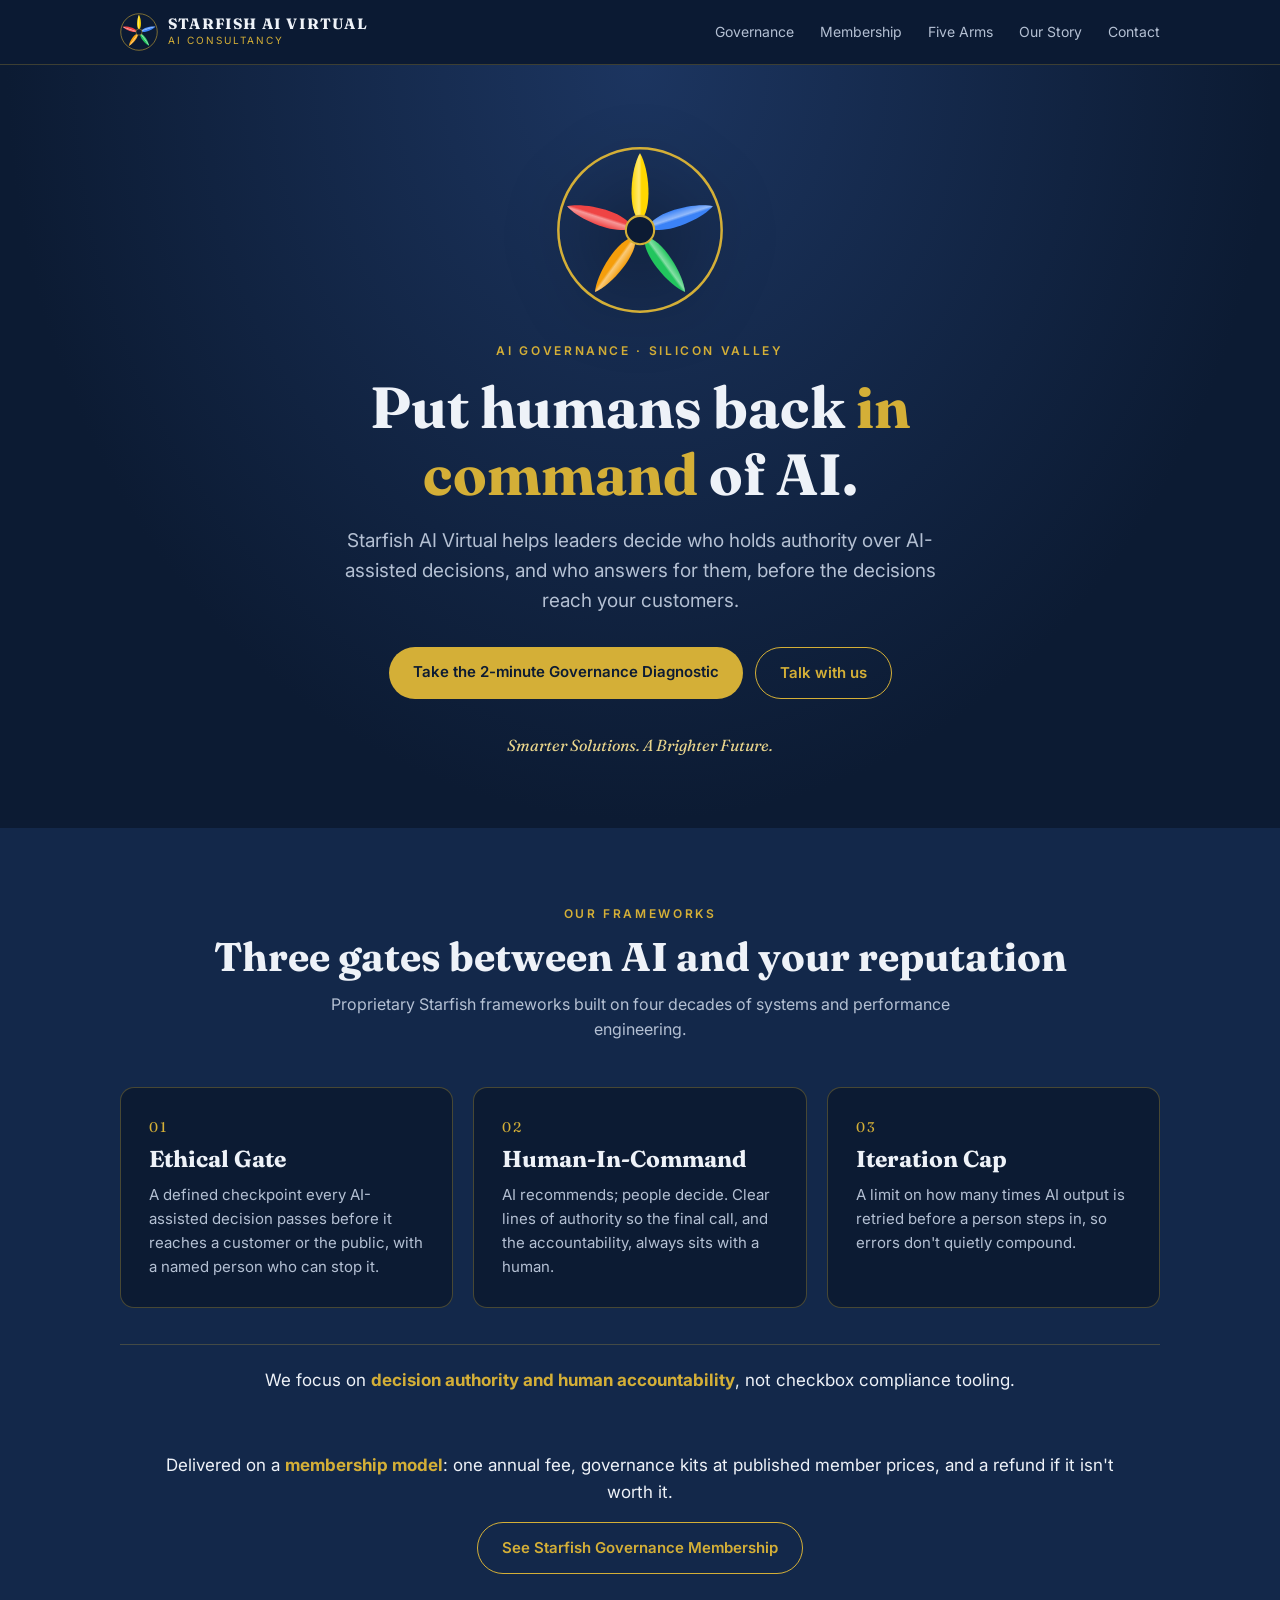
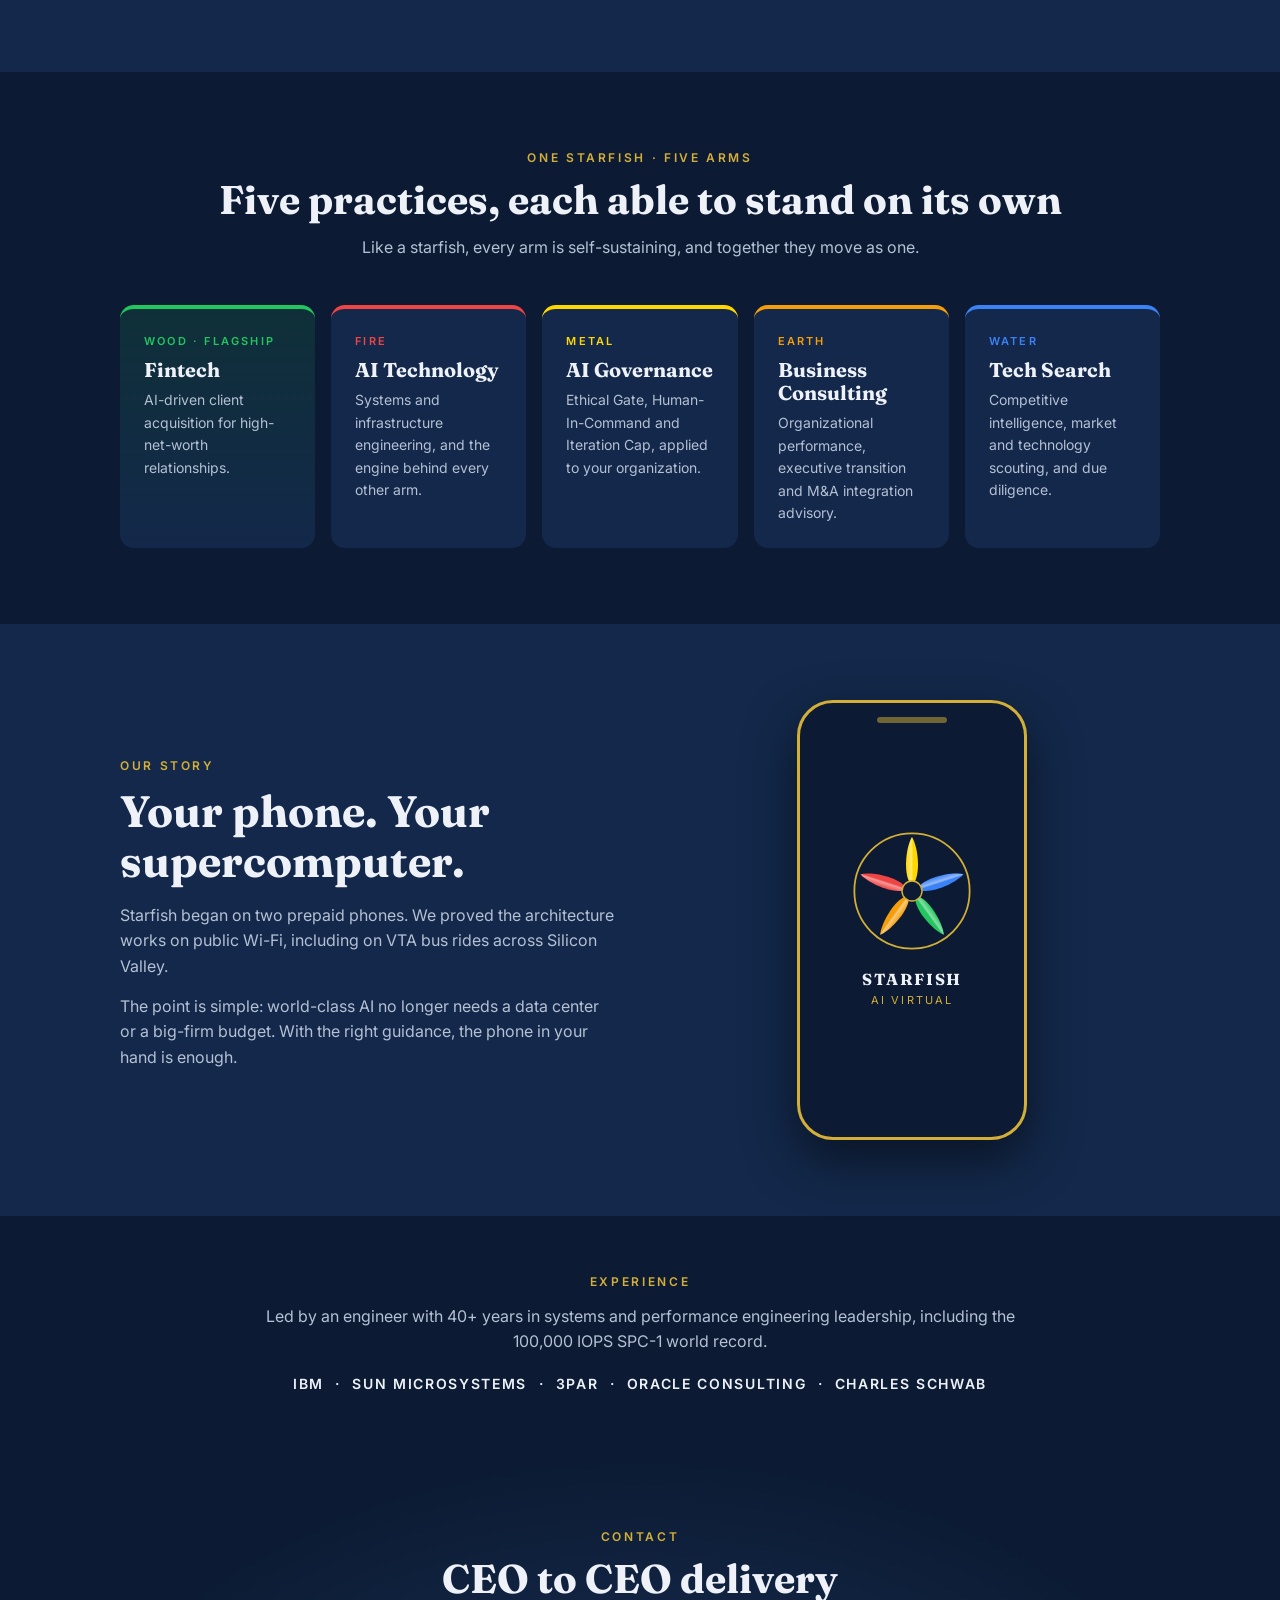
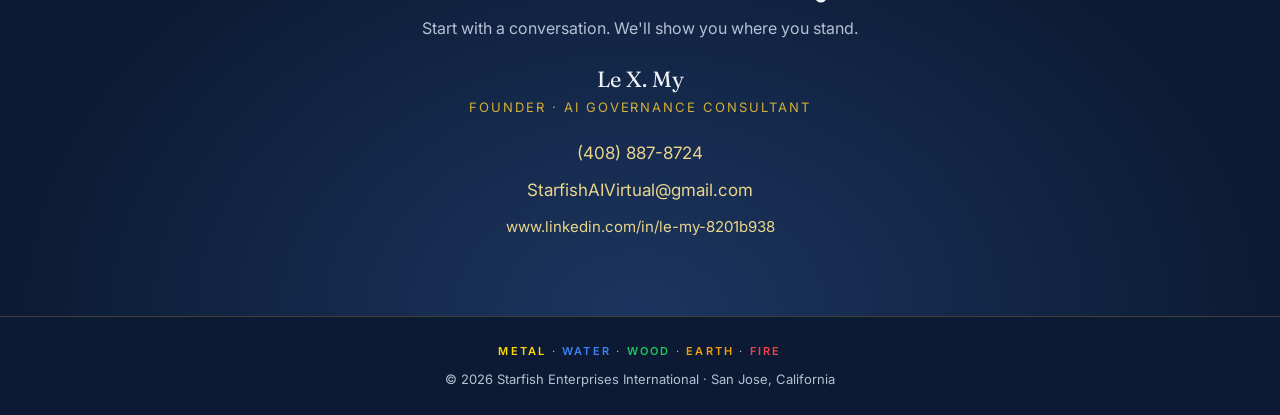
==== index.html @ 109d3b9c "Add Google Analytics tag and key events to all pages GA4 tag on index, diagnostic and membership pag" ====
<!doctype html>
<html lang="en">
<head>
<meta charset="utf-8">
<meta name="viewport" content="width=device-width, initial-scale=1">
<!-- Google Analytics (GA4) -->
<script async src="https://www.googletagmanager.com/gtag/js?id=G-7PHFWL1CXN"></script>
<script>
window.dataLayer=window.dataLayer||[];function gtag(){dataLayer.push(arguments);}
gtag('js',new Date());gtag('config','G-7PHFWL1CXN');
/* Any link with data-track="event_name" sends that event when clicked; data-label says which one. */
document.addEventListener('click',function(e){var a=e.target.closest&&e.target.closest('[data-track]');
if(a)gtag('event',a.getAttribute('data-track'),{link_label:a.getAttribute('data-label')||a.textContent.trim(),page:location.pathname});});
</script>
<title>Starfish AI Virtual</title>
<meta name="description" content="Starfish AI Virtual — AI governance consultancy in Silicon Valley. Ethical Gate, Human-In-Command and Iteration Cap: frameworks that keep humans in command of AI decisions.">
<link rel="preconnect" href="https://fonts.googleapis.com">
<link rel="preconnect" href="https://fonts.gstatic.com" crossorigin>
<link href="https://fonts.googleapis.com/css2?family=Fraunces:opsz,wght@9..144,500;9..144,700&family=Inter:wght@400;500;600&display=swap" rel="stylesheet">
<style>
:root{
  --navy:#0C1B33; --navy2:#13284a; --navy3:#1c3560;
  --gold:#D4AF37; --gold-soft:#e9d58c;
  --ink:#eef2f8; --muted:#b4c0d3;
  --wood:#22C55E; --fire:#EF4444; --earth:#F59E0B; --metal:#FFD700; --water:#3B82F6;
}
*{box-sizing:border-box;margin:0;padding:0}
html{scroll-behavior:smooth}
body{background:var(--navy);color:var(--ink);font-family:Inter,system-ui,sans-serif;line-height:1.6;-webkit-font-smoothing:antialiased}
a{color:var(--gold-soft)}
.wrap{max-width:1080px;margin:0 auto;padding:0 20px}
h1,h2,h3{font-family:Fraunces,Georgia,serif;line-height:1.15;font-weight:700}

/* header */
header{position:sticky;top:0;z-index:10;background:rgba(12,27,51,.92);backdrop-filter:blur(8px);border-bottom:1px solid rgba(212,175,55,.25)}
.bar{display:flex;align-items:center;justify-content:space-between;height:64px}
.brand{display:flex;align-items:center;gap:10px;text-decoration:none;color:var(--ink)}
.brand svg{width:38px;height:38px}
.brand b{font-family:Fraunces,serif;letter-spacing:.08em;font-size:15px;display:block;line-height:1.1}
.brand small{color:var(--gold);font-size:10px;letter-spacing:.2em;display:block}
nav a{color:var(--muted);text-decoration:none;font-size:14px;margin-left:22px}
nav a:hover{color:var(--gold)}
@media(max-width:640px){nav{display:none}}

/* hero */
.hero{padding:80px 0 70px;text-align:center;background:radial-gradient(ellipse at top,var(--navy3),var(--navy) 70%)}
.hero .emblem{width:170px;height:170px;margin:0 auto 26px;display:block;filter:drop-shadow(0 10px 30px rgba(0,0,0,.45))}
.eyebrow{color:var(--gold);letter-spacing:.22em;font-size:12px;font-weight:600;text-transform:uppercase}
.hero h1{font-size:clamp(34px,6vw,58px);margin:14px auto 18px;max-width:820px}
.hero h1 em{font-style:normal;color:var(--gold)}
.hero p.lead{color:var(--muted);font-size:clamp(16px,2.2vw,19px);max-width:640px;margin:0 auto 30px}
.btns{display:flex;gap:12px;justify-content:center;flex-wrap:wrap}
.btn{display:inline-block;padding:13px 24px;border-radius:999px;font-weight:600;font-size:15px;text-decoration:none;transition:transform .15s}
.btn:hover{transform:translateY(-2px)}
.btn.primary{background:var(--gold);color:var(--navy)}
.btn.ghost{border:1px solid var(--gold);color:var(--gold)}
.tag{margin-top:34px;font-family:Fraunces,serif;font-style:italic;color:var(--gold-soft)}

section{padding:76px 0}
.sec-head{text-align:center;margin-bottom:44px}
.sec-head h2{font-size:clamp(28px,4.4vw,40px);margin-top:10px}
.sec-head p{color:var(--muted);max-width:640px;margin:12px auto 0}

/* frameworks */
.gov{background:var(--navy2)}
.cards{display:grid;grid-template-columns:repeat(auto-fit,minmax(250px,1fr));gap:20px}
.card{background:var(--navy);border:1px solid rgba(212,175,55,.3);border-radius:14px;padding:28px}
.card .n{color:var(--gold);font-family:Fraunces,serif;font-size:14px;letter-spacing:.15em}
.card h3{font-size:23px;margin:8px 0 10px}
.card p{color:var(--muted);font-size:15px}
.diff{margin-top:36px;text-align:center;padding:22px;border-top:1px solid rgba(212,175,55,.25);color:var(--ink);font-size:17px}
.diff b{color:var(--gold)}

/* arms */
.arms{display:grid;grid-template-columns:repeat(auto-fit,minmax(190px,1fr));gap:16px}
.arm{background:var(--navy2);border-radius:14px;padding:24px;border-top:4px solid var(--c)}
.arm .el{font-size:11px;letter-spacing:.2em;text-transform:uppercase;color:var(--c);font-weight:600}
.arm h3{font-size:20px;margin:8px 0}
.arm p{color:var(--muted);font-size:14px}
.arm.flag{background:linear-gradient(180deg,rgba(34,197,94,.12),var(--navy2))}

/* phone story */
.phone{background:var(--navy2)}
.split{display:grid;grid-template-columns:1fr 1fr;gap:48px;align-items:center}
@media(max-width:760px){.split{grid-template-columns:1fr}}
.split h2{font-size:clamp(30px,4.6vw,44px);margin:10px 0 16px}
.split p{color:var(--muted);margin-bottom:14px}
.mock{margin:0 auto;width:230px;height:440px;border-radius:36px;border:3px solid var(--gold);background:var(--navy);position:relative;display:flex;flex-direction:column;align-items:center;justify-content:center;box-shadow:0 20px 50px rgba(0,0,0,.5)}
.mock:before{content:"";position:absolute;top:14px;width:70px;height:6px;border-radius:6px;background:rgba(212,175,55,.5)}
.mock svg{width:120px;height:120px}
.mock b{font-family:Fraunces,serif;margin-top:16px;letter-spacing:.1em}
.mock small{color:var(--gold);font-size:11px;letter-spacing:.2em}

/* credibility */
.cred{text-align:center;padding:56px 0}
.cred p{color:var(--muted);max-width:760px;margin:0 auto}
.cred .logos{margin-top:18px;color:var(--ink);letter-spacing:.12em;font-size:14px;font-weight:600}

/* contact */
.contact{text-align:center;background:radial-gradient(ellipse at bottom,var(--navy3),var(--navy) 70%)}
.contact h2{font-size:clamp(28px,4.4vw,40px);margin:10px 0 14px}
.contact .who{font-family:Fraunces,serif;font-size:22px;margin-top:20px}
.contact .role{color:var(--gold);font-size:13px;letter-spacing:.15em;text-transform:uppercase}
.contact ul{list-style:none;margin-top:22px;display:grid;gap:10px}
.contact li a{text-decoration:none;font-size:17px}
.contact li.li a{white-space:nowrap;font-size:15px}
footer{border-top:1px solid rgba(212,175,55,.25);padding:26px 0;text-align:center;color:var(--muted);font-size:13px}
footer .els{letter-spacing:.2em;font-size:11px;margin-bottom:8px}
footer .els span{font-weight:600}
</style>
</head>
<body>

<svg width="0" height="0" style="position:absolute">
  <defs>
    <path id="arm" d="M0,-10 C16,-24 11,-74 0,-92 C-11,-74 -16,-24 0,-10Z"/>
    <linearGradient id="shine" x1="0" x2="1">
      <stop offset="0" stop-color="#fff" stop-opacity="0"/>
      <stop offset=".45" stop-color="#fff" stop-opacity=".45"/>
      <stop offset=".6" stop-color="#fff" stop-opacity="0"/>
    </linearGradient>
    <g id="star">
      <circle r="98" fill="none" stroke="#D4AF37" stroke-width="3"/>
      <g transform="rotate(0)"><use href="#arm" fill="#FFD700"/><use href="#arm" fill="url(#shine)"/></g>
      <g transform="rotate(72)"><use href="#arm" fill="#3B82F6"/><use href="#arm" fill="url(#shine)"/></g>
      <g transform="rotate(144)"><use href="#arm" fill="#22C55E"/><use href="#arm" fill="url(#shine)"/></g>
      <g transform="rotate(216)"><use href="#arm" fill="#F59E0B"/><use href="#arm" fill="url(#shine)"/></g>
      <g transform="rotate(288)"><use href="#arm" fill="#EF4444"/><use href="#arm" fill="url(#shine)"/></g>
      <circle r="17" fill="#0C1B33" stroke="#D4AF37" stroke-width="2.5"/>
    </g>
  </defs>
</svg>

<header>
  <div class="wrap bar">
    <a class="brand" href="#top">
      <svg viewBox="-102 -102 204 204" aria-hidden="true"><use href="#star"/></svg>
      <span><b>STARFISH AI VIRTUAL</b><small>AI CONSULTANCY</small></span>
    </a>
    <nav>
      <a href="#governance">Governance</a>
      <a href="governance-membership.html">Membership</a>
      <a href="#arms">Five Arms</a>
      <a href="#phone">Our Story</a>
      <a href="#contact">Contact</a>
    </nav>
  </div>
</header>

<main id="top">

<section class="hero">
  <div class="wrap">
    <svg class="emblem" viewBox="-102 -102 204 204" role="img" aria-label="Starfish AI Virtual emblem"><use href="#star"/></svg>
    <div class="eyebrow">AI Governance &middot; Silicon Valley</div>
    <h1>Put humans back <em>in command</em> of AI.</h1>
    <p class="lead">Starfish AI Virtual helps leaders decide who holds authority over AI-assisted decisions, and who answers for them, before the decisions reach your customers.</p>
    <div class="btns">
      <a class="btn primary" data-track="diagnostic_start_click" data-label="home_hero" href="Starfish_Governance_Diagnostic.html">Take the 2-minute Governance Diagnostic</a>
      <a class="btn ghost" href="#contact">Talk with us</a>
    </div>
    <p class="tag">Smarter Solutions. A Brighter Future.</p>
  </div>
</section>

<section class="gov" id="governance">
  <div class="wrap">
    <div class="sec-head">
      <div class="eyebrow">Our Frameworks</div>
      <h2>Three gates between AI and your reputation</h2>
      <p>Proprietary Starfish frameworks built on four decades of systems and performance engineering.</p>
    </div>
    <div class="cards">
      <div class="card">
        <div class="n">01</div>
        <h3>Ethical Gate</h3>
        <p>A defined checkpoint every AI-assisted decision passes before it reaches a customer or the public, with a named person who can stop it.</p>
      </div>
      <div class="card">
        <div class="n">02</div>
        <h3>Human-In-Command</h3>
        <p>AI recommends; people decide. Clear lines of authority so the final call, and the accountability, always sits with a human.</p>
      </div>
      <div class="card">
        <div class="n">03</div>
        <h3>Iteration Cap</h3>
        <p>A limit on how many times AI output is retried before a person steps in, so errors don't quietly compound.</p>
      </div>
    </div>
    <p class="diff">We focus on <b>decision authority and human accountability</b>, not checkbox compliance tooling.</p>
    <p class="diff" style="border-top:0;padding-top:0">Delivered on a <b>membership model</b>: one annual fee, governance kits at published member prices, and a refund if it isn't worth it.<br><a class="btn ghost" style="margin-top:16px" data-track="membership_page_click" data-label="home_frameworks" href="governance-membership.html">See Starfish Governance Membership</a></p>
  </div>
</section>

<section id="arms">
  <div class="wrap">
    <div class="sec-head">
      <div class="eyebrow">One Starfish &middot; Five Arms</div>
      <h2>Five practices, each able to stand on its own</h2>
      <p>Like a starfish, every arm is self-sustaining, and together they move as one.</p>
    </div>
    <div class="arms">
      <div class="arm flag" style="--c:var(--wood)">
        <div class="el">Wood &middot; Flagship</div>
        <h3>Fintech</h3>
        <p>AI-driven client acquisition for high-net-worth relationships.</p>
      </div>
      <div class="arm" style="--c:var(--fire)">
        <div class="el">Fire</div>
        <h3>AI Technology</h3>
        <p>Systems and infrastructure engineering, and the engine behind every other arm.</p>
      </div>
      <div class="arm" style="--c:var(--metal)">
        <div class="el">Metal</div>
        <h3>AI Governance</h3>
        <p>Ethical Gate, Human-In-Command and Iteration Cap, applied to your organization.</p>
      </div>
      <div class="arm" style="--c:var(--earth)">
        <div class="el">Earth</div>
        <h3>Business Consulting</h3>
        <p>Organizational performance, executive transition and M&amp;A integration advisory.</p>
      </div>
      <div class="arm" style="--c:var(--water)">
        <div class="el">Water</div>
        <h3>Tech Search</h3>
        <p>Competitive intelligence, market and technology scouting, and due diligence.</p>
      </div>
    </div>
  </div>
</section>

<section class="phone" id="phone">
  <div class="wrap split">
    <div>
      <div class="eyebrow">Our Story</div>
      <h2>Your phone. Your supercomputer.</h2>
      <p>Starfish began on two prepaid phones. We proved the architecture works on public Wi-Fi, including on VTA bus rides across Silicon Valley.</p>
      <p>The point is simple: world-class AI no longer needs a data center or a big-firm budget. With the right guidance, the phone in your hand is enough.</p>
    </div>
    <div class="mock" aria-hidden="true">
      <svg viewBox="-102 -102 204 204"><use href="#star"/></svg>
      <b>STARFISH</b>
      <small>AI VIRTUAL</small>
    </div>
  </div>
</section>

<section class="cred">
  <div class="wrap">
    <div class="eyebrow">Experience</div>
    <p style="margin-top:12px">Led by an engineer with 40+ years in systems and performance engineering leadership, including the 100,000 IOPS SPC-1 world record.</p>
    <div class="logos">IBM &nbsp;&middot;&nbsp; SUN MICROSYSTEMS &nbsp;&middot;&nbsp; 3PAR &nbsp;&middot;&nbsp; ORACLE CONSULTING &nbsp;&middot;&nbsp; CHARLES SCHWAB</div>
  </div>
</section>

<section class="contact" id="contact">
  <div class="wrap">
    <div class="eyebrow">Contact</div>
    <h2>CEO to CEO delivery</h2>
    <p style="color:var(--muted)">Start with a conversation. We'll show you where you stand.</p>
    <div class="who">Le X. My</div>
    <div class="role">Founder &middot; AI Governance Consultant</div>
    <ul>
      <li><a data-track="contact_click" data-label="phone" href="tel:+14088878724">(408) 887-8724</a></li>
      <li><a data-track="contact_click" data-label="email" href="mailto:StarfishAIVirtual@gmail.com">StarfishAIVirtual@gmail.com</a></li>
      <li class="li"><a data-track="contact_click" data-label="linkedin" href="https://www.linkedin.com/in/le-my-8201b938" target="_blank" rel="noopener">www.linkedin.com/in/le-my-8201b938</a></li>
    </ul>
  </div>
</section>

</main>

<footer>
  <div class="wrap">
    <div class="els"><span style="color:var(--metal)">METAL</span> &middot; <span style="color:var(--water)">WATER</span> &middot; <span style="color:var(--wood)">WOOD</span> &middot; <span style="color:var(--earth)">EARTH</span> &middot; <span style="color:var(--fire)">FIRE</span></div>
    &copy; <span id="y">2026</span> Starfish Enterprises International &middot; San Jose, California
  </div>
</footer>
<script>try{document.getElementById('y').textContent=new Date().getFullYear()}catch(e){}</script>
</body>
</html>
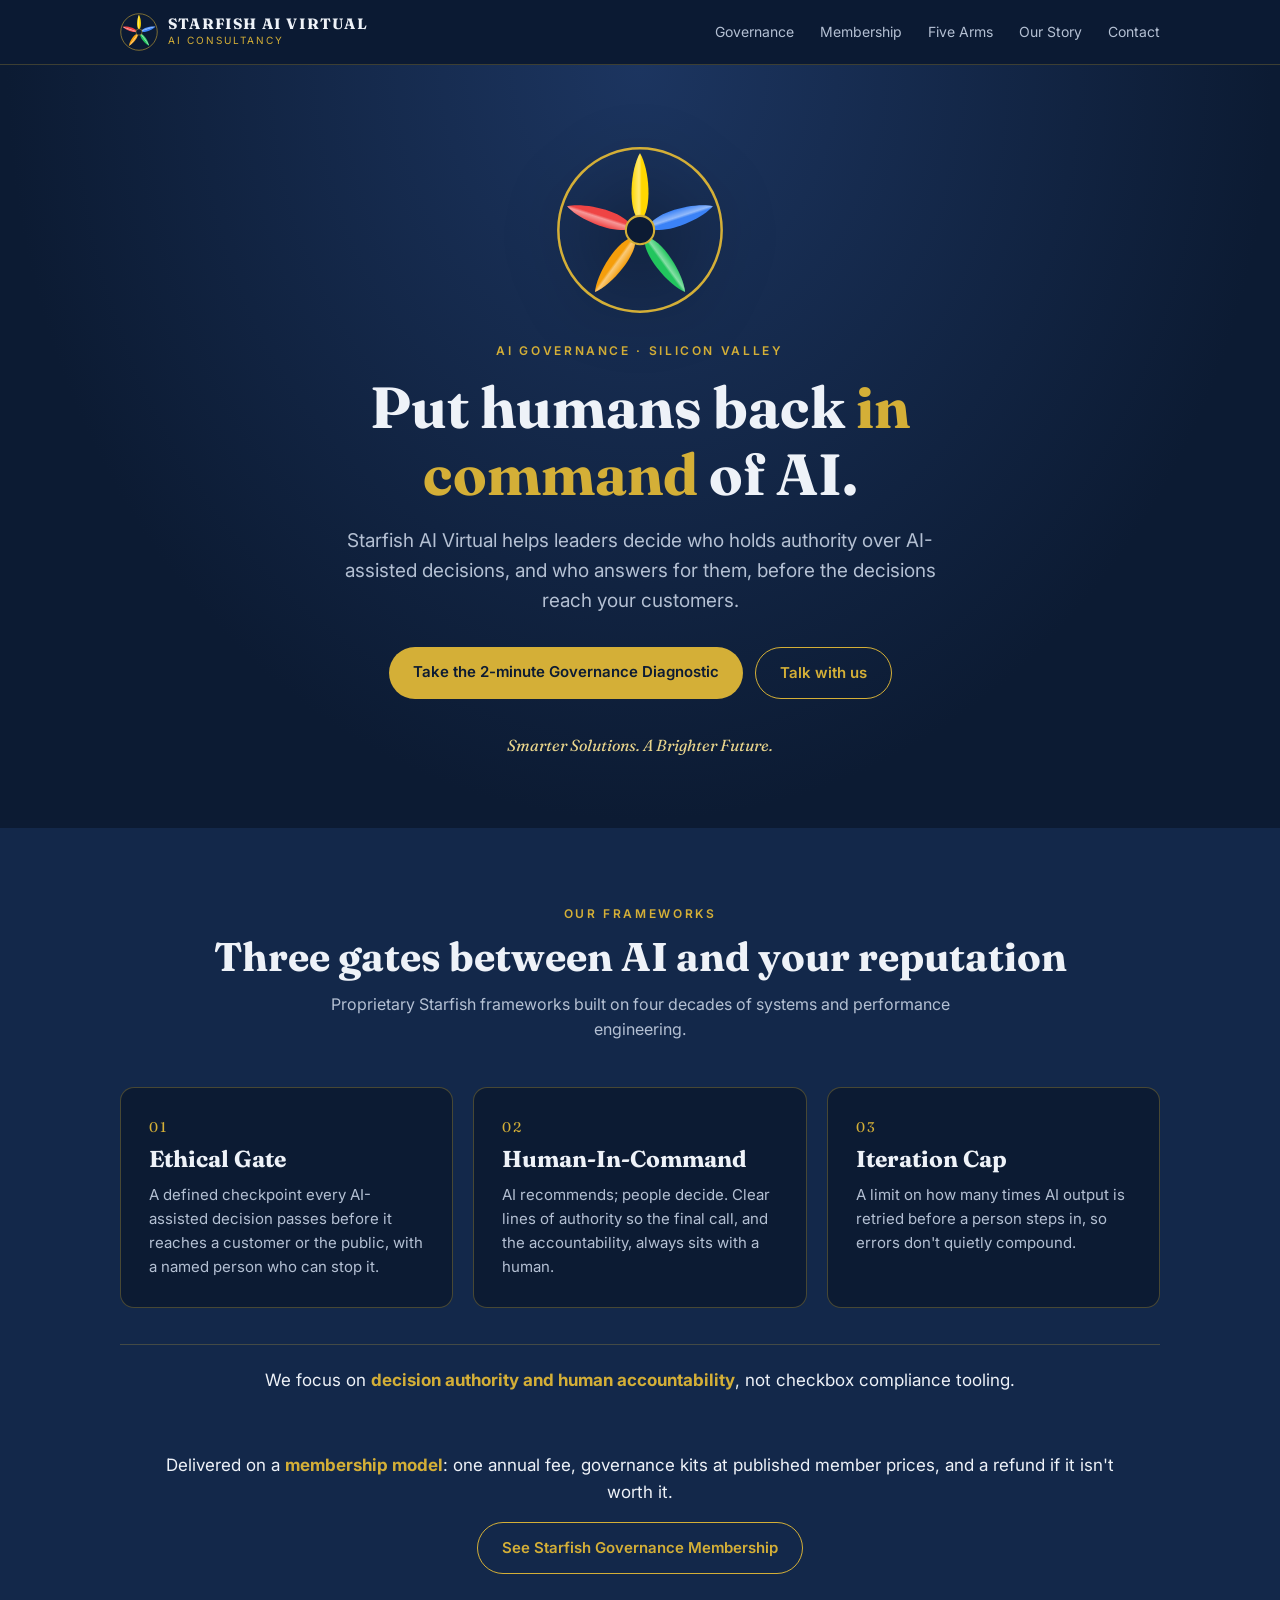
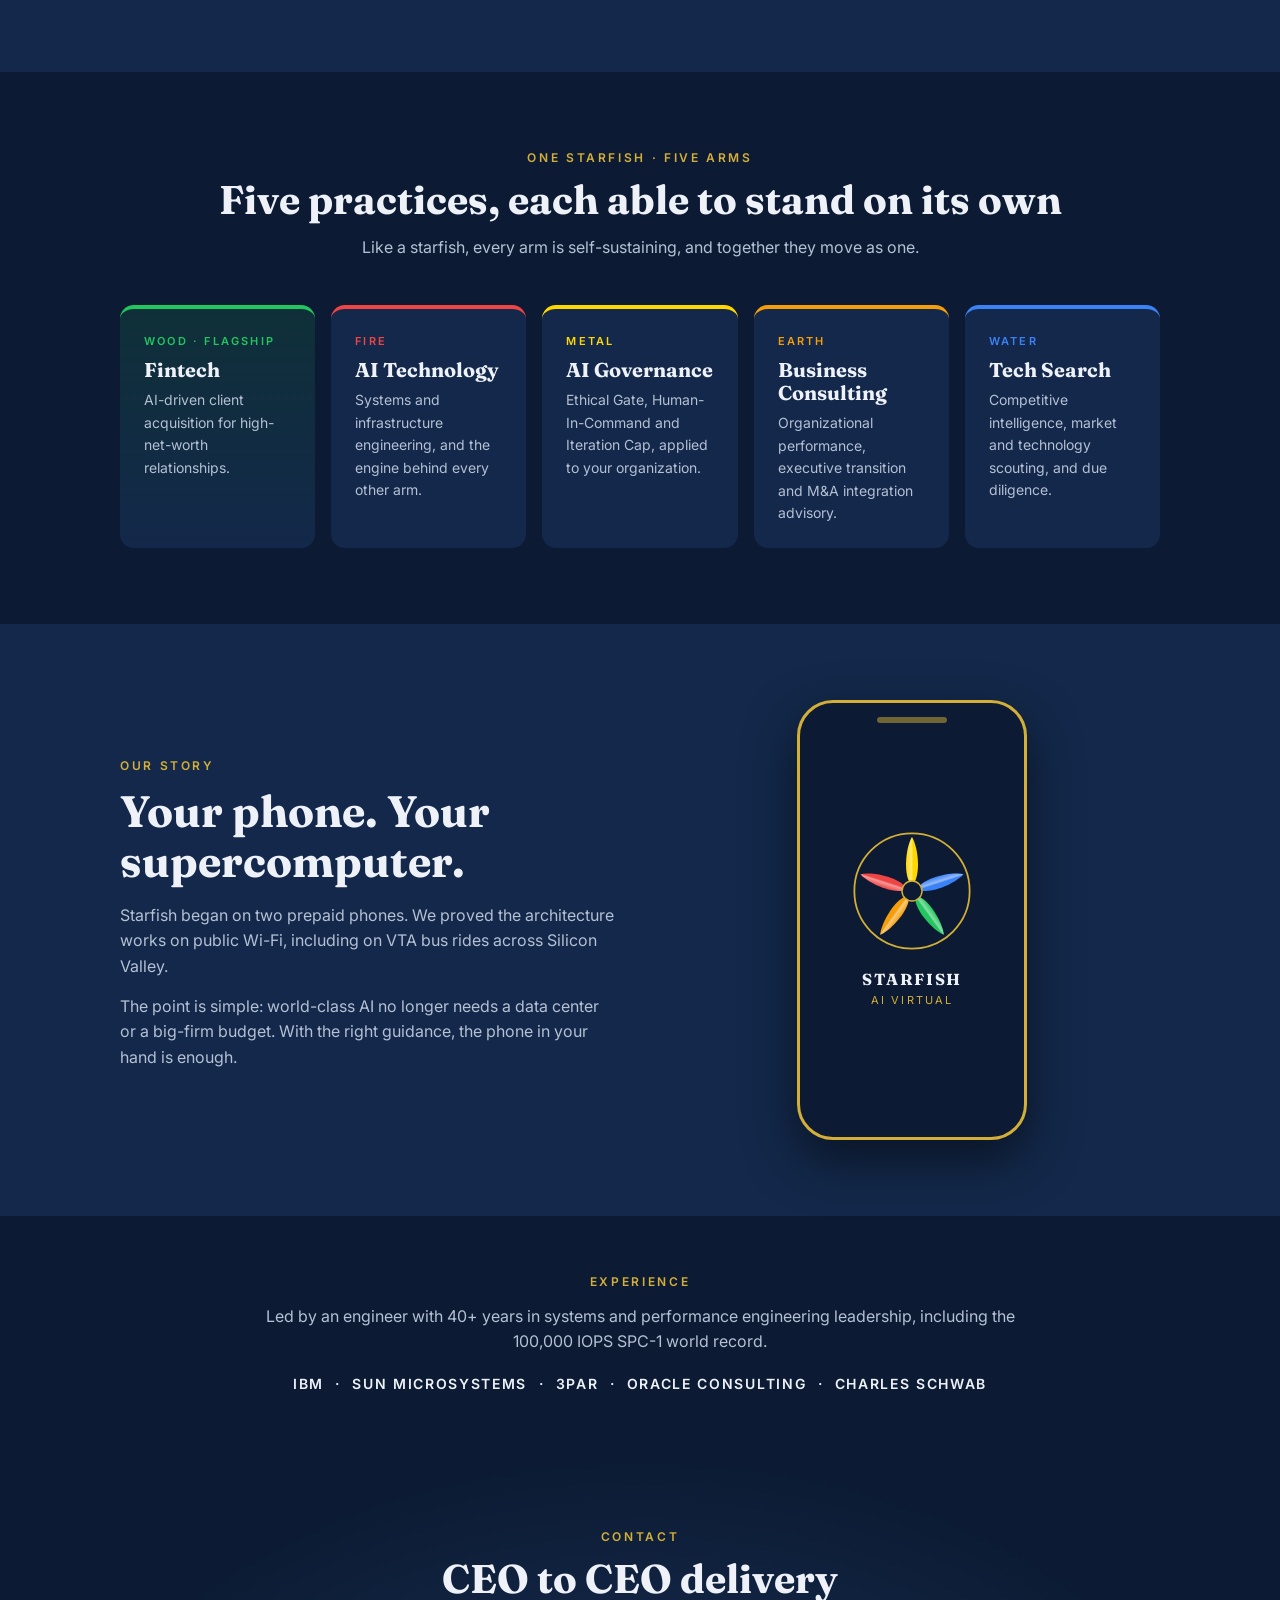
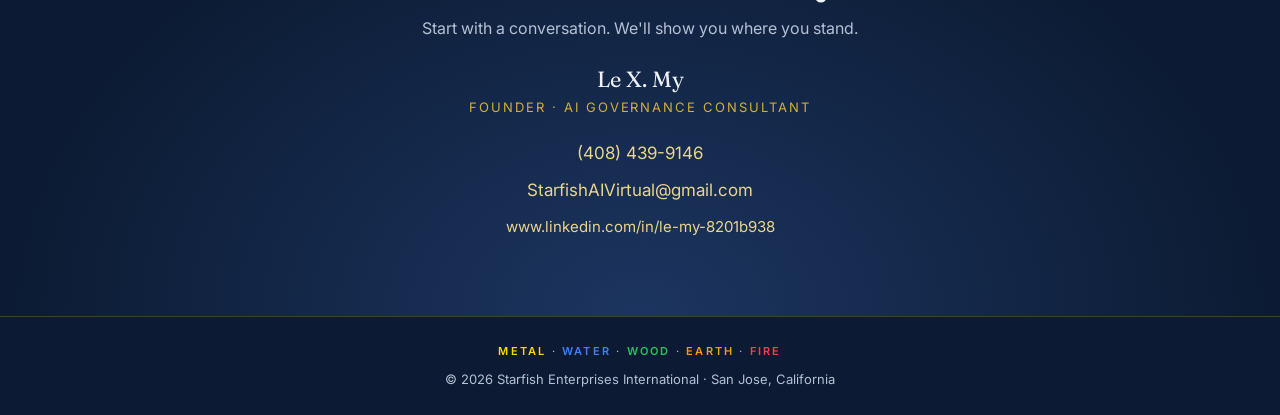
==== commit 264affd2: "Use (408) 439-9146 as the only phone number Replace (408) 887-8724 on the home and membership pages," ====
--- a/index.html
+++ b/index.html
@@ -261,7 +261,7 @@
     <div class="who">Le X. My</div>
     <div class="role">Founder &middot; AI Governance Consultant</div>
     <ul>
-      <li><a data-track="contact_click" data-label="phone" href="tel:+14088878724">(408) 887-8724</a></li>
+      <li><a data-track="contact_click" data-label="phone" href="tel:+14084399146">(408) 439-9146</a></li>
       <li><a data-track="contact_click" data-label="email" href="mailto:StarfishAIVirtual@gmail.com">StarfishAIVirtual@gmail.com</a></li>
       <li class="li"><a data-track="contact_click" data-label="linkedin" href="https://www.linkedin.com/in/le-my-8201b938" target="_blank" rel="noopener">www.linkedin.com/in/le-my-8201b938</a></li>
     </ul>
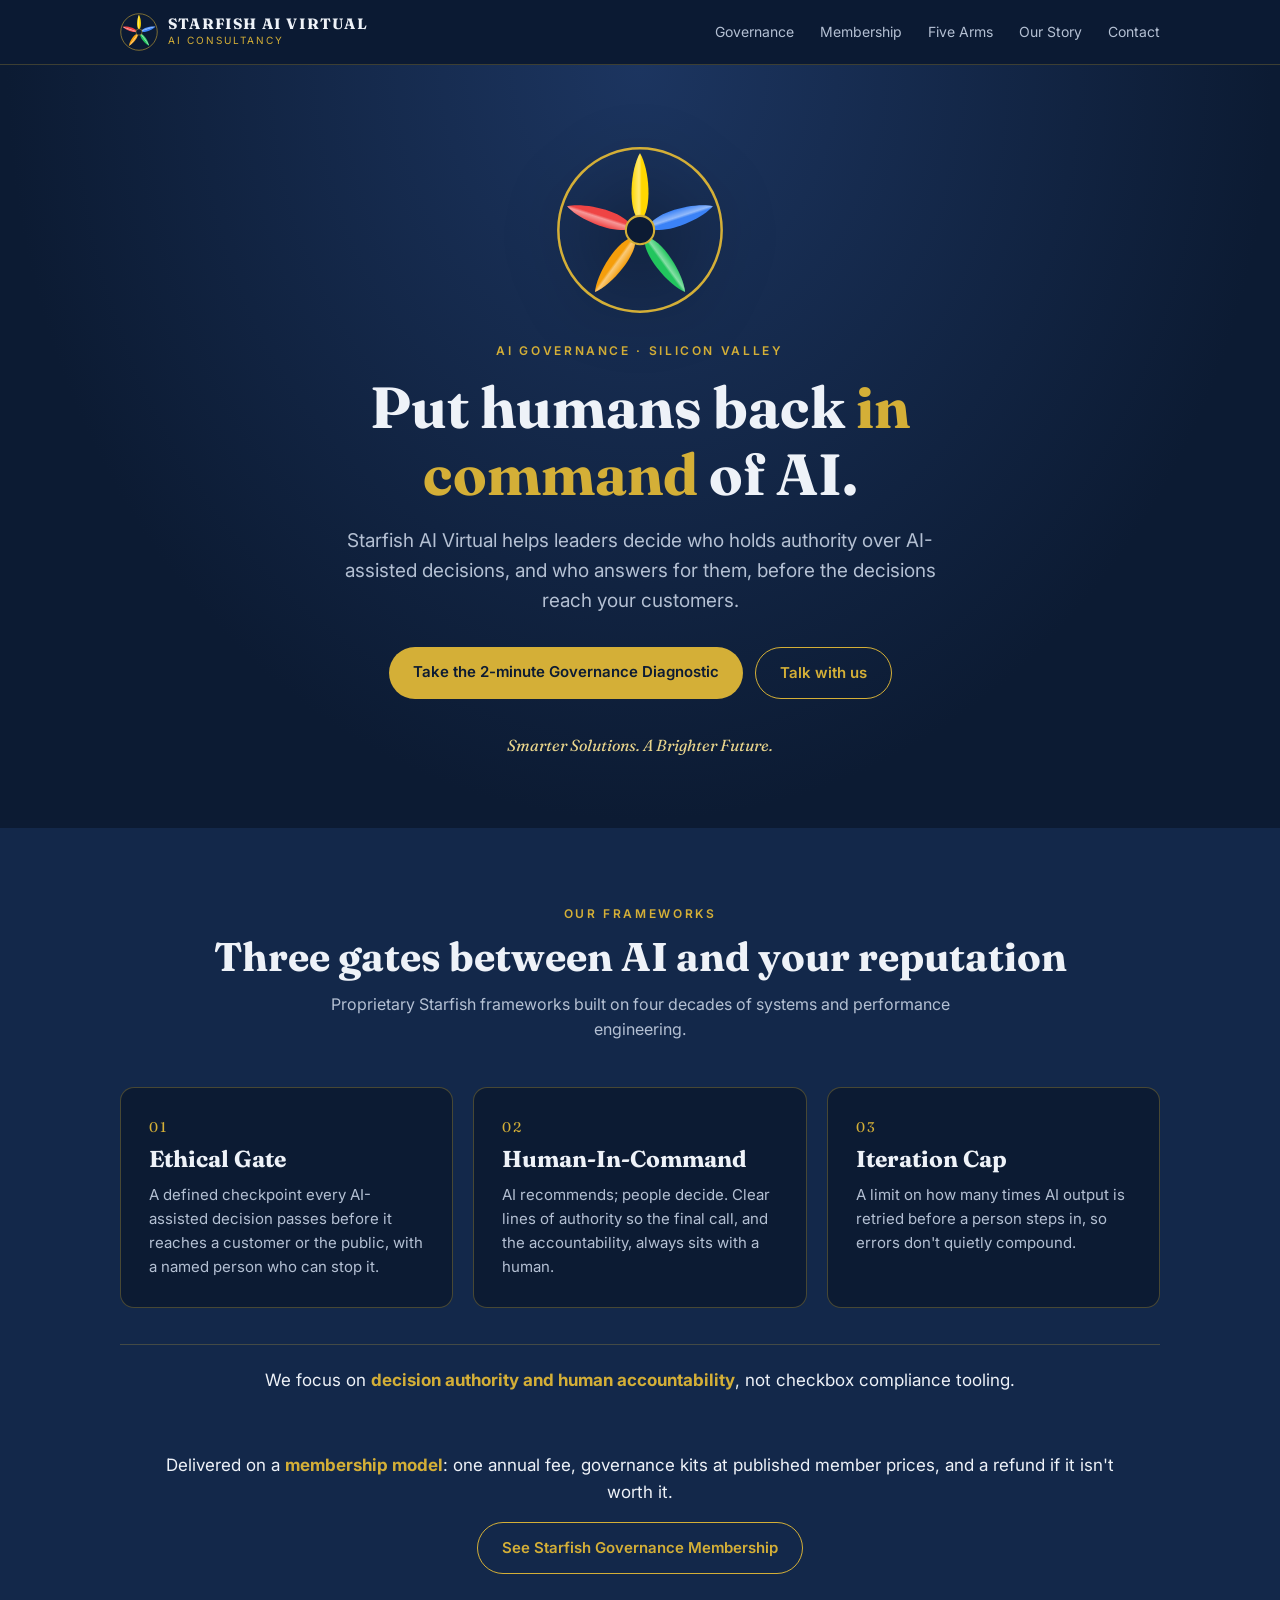
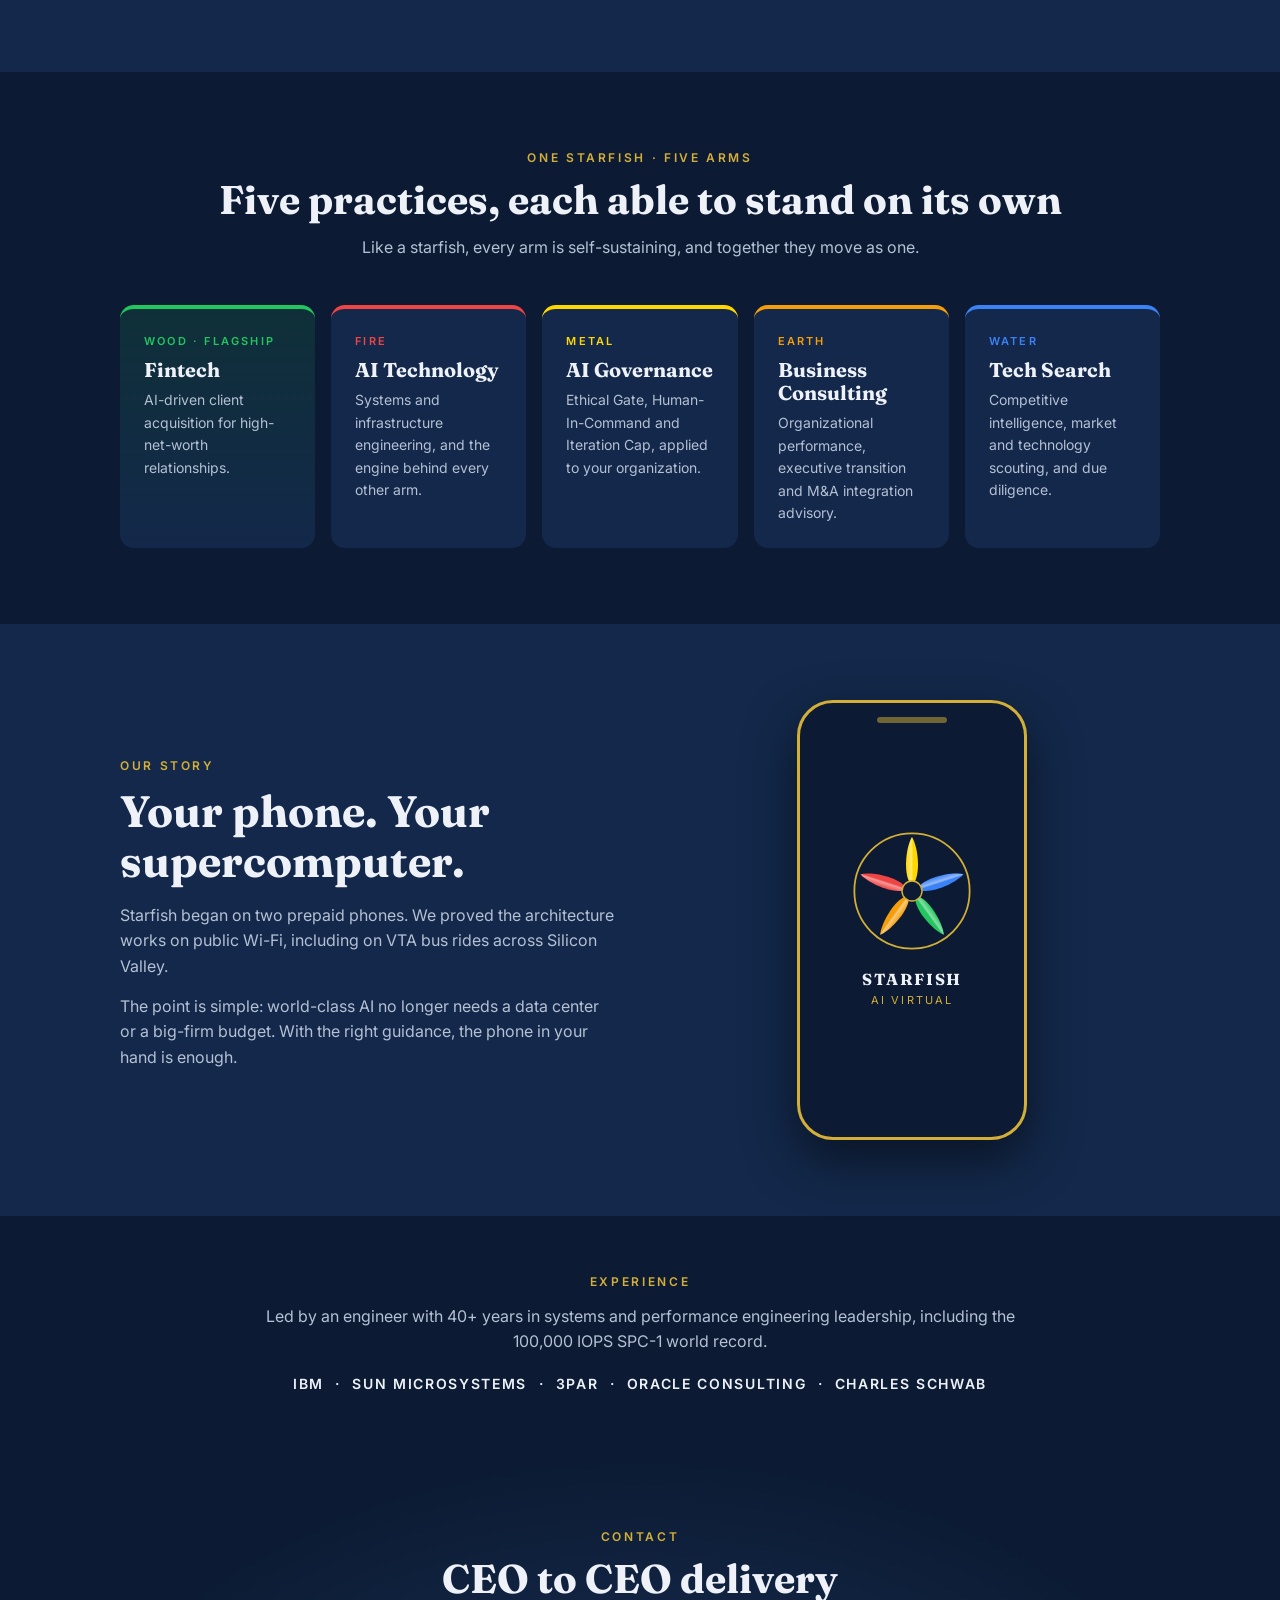
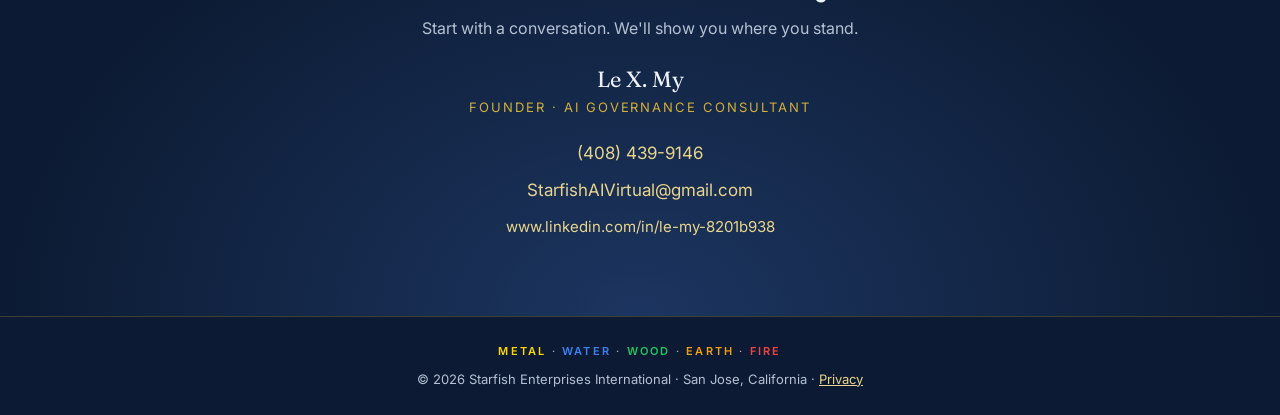
==== commit 0118e3bd: "Add privacy policy and correct 'nothing leaves this page' claims - New privacy.html: Google Analytic" ====
--- a/index.html
+++ b/index.html
@@ -273,7 +273,7 @@
 <footer>
   <div class="wrap">
     <div class="els"><span style="color:var(--metal)">METAL</span> &middot; <span style="color:var(--water)">WATER</span> &middot; <span style="color:var(--wood)">WOOD</span> &middot; <span style="color:var(--earth)">EARTH</span> &middot; <span style="color:var(--fire)">FIRE</span></div>
-    &copy; <span id="y">2026</span> Starfish Enterprises International &middot; San Jose, California
+    &copy; <span id="y">2026</span> Starfish Enterprises International &middot; San Jose, California &middot; <a href="privacy.html">Privacy</a>
   </div>
 </footer>
 <script>try{document.getElementById('y').textContent=new Date().getFullYear()}catch(e){}</script>
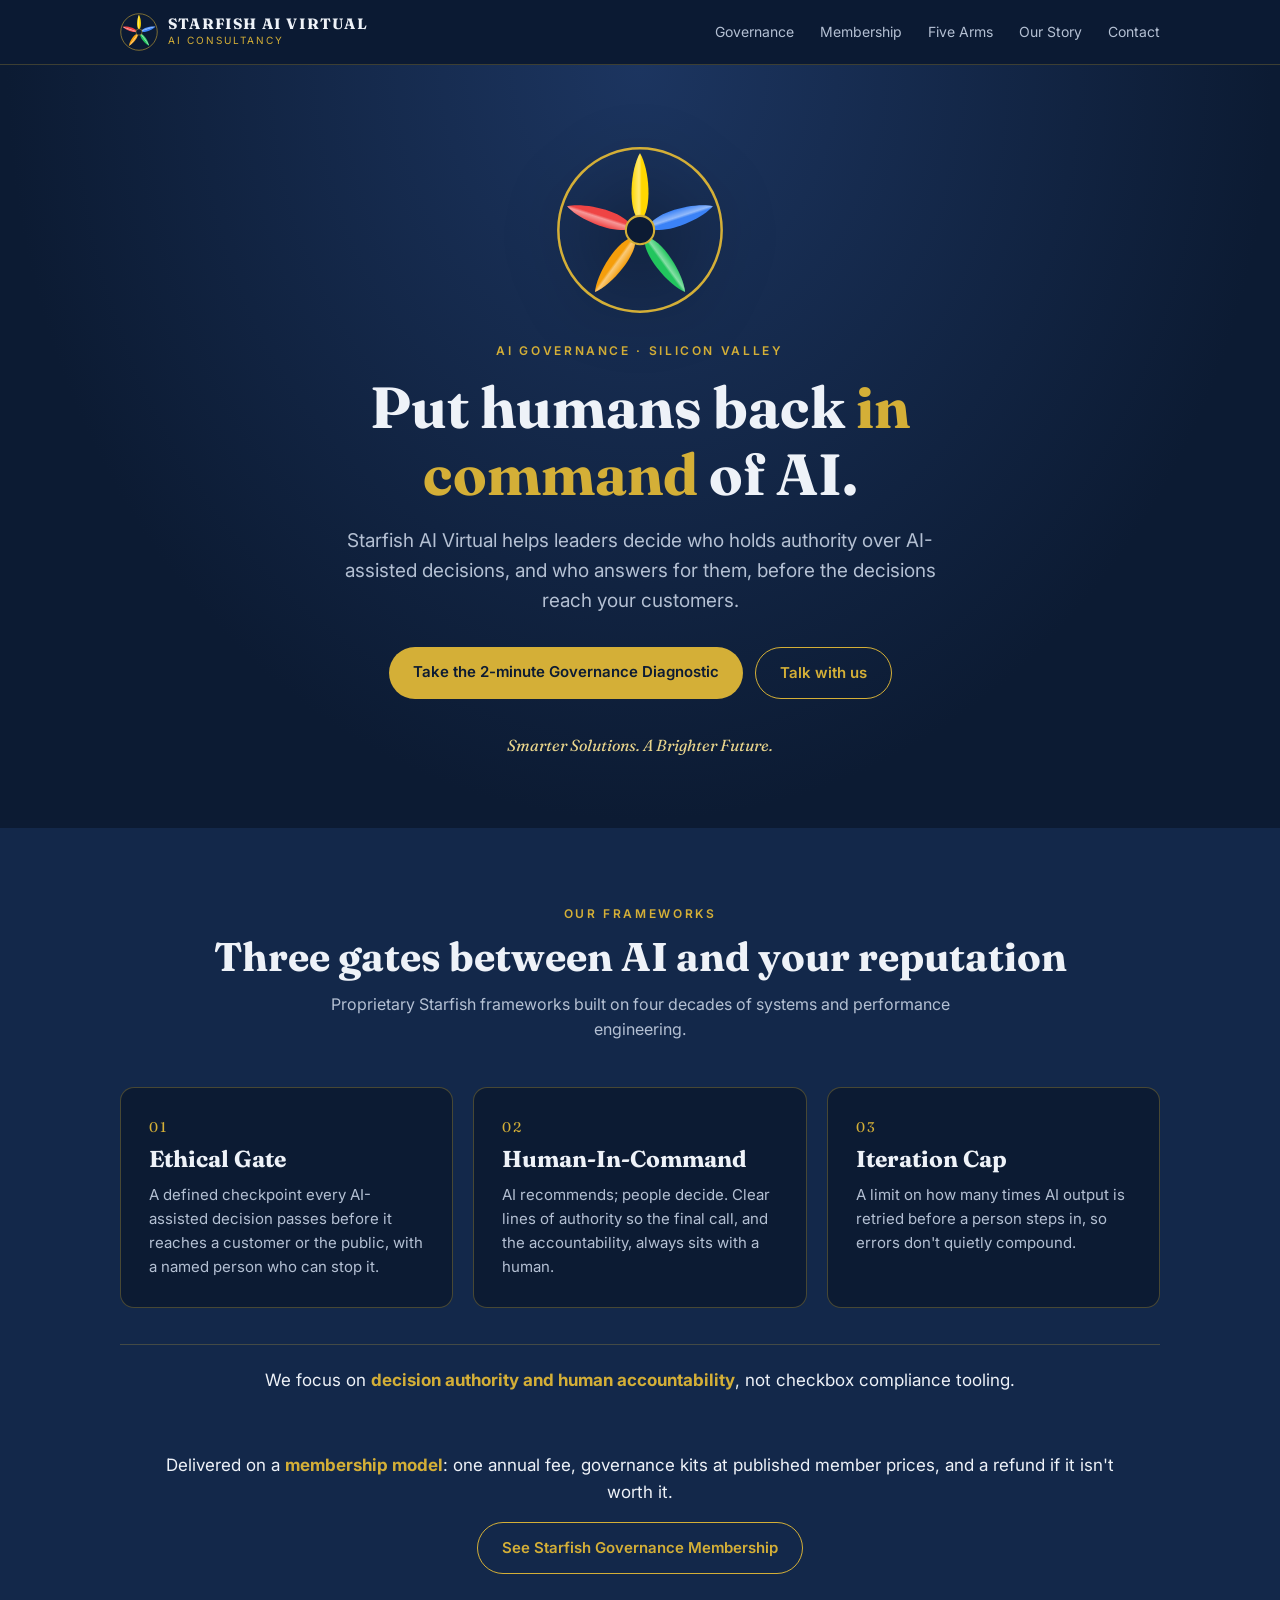
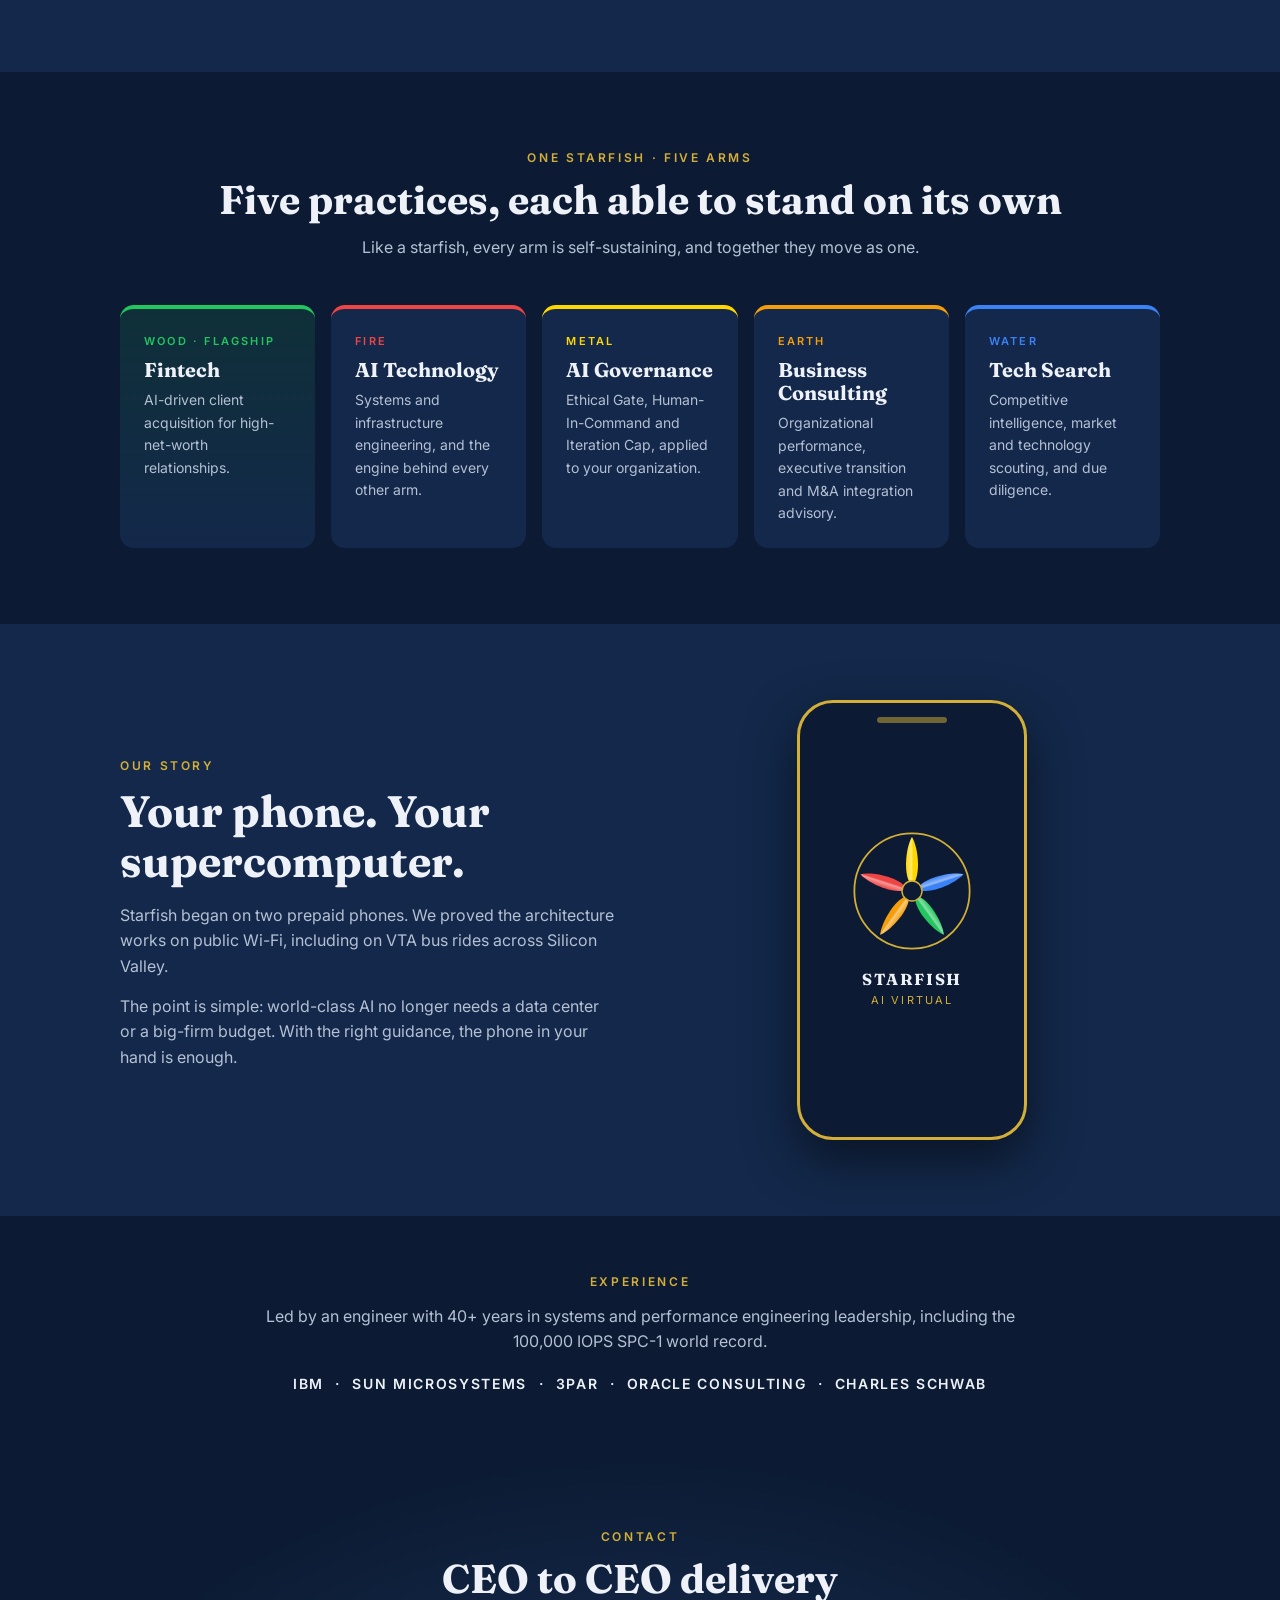
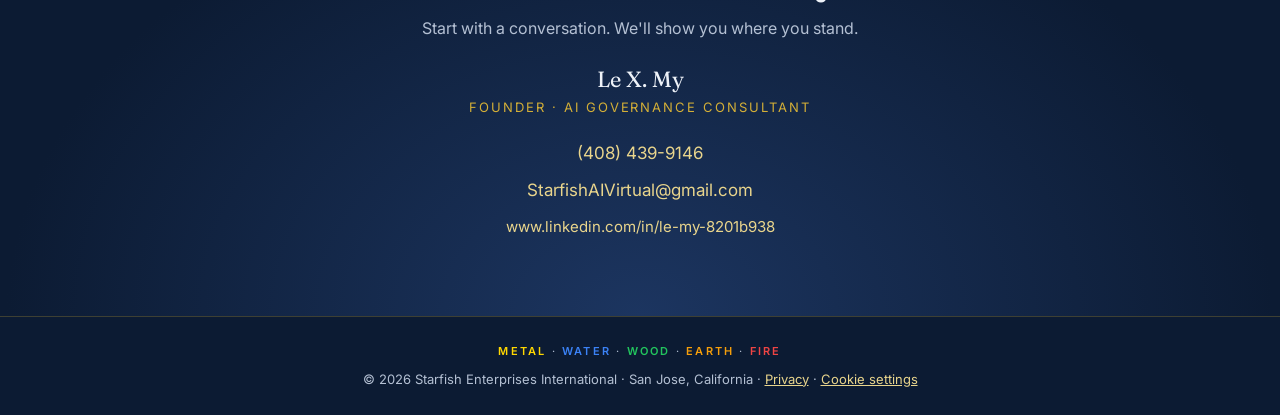
==== commit 518b3aa0: "Shared analytics with cookie choice; fix diagnostic and calculator tracking - analytics.js replaces " ====
--- a/index.html
+++ b/index.html
@@ -3,15 +3,8 @@
 <head>
 <meta charset="utf-8">
 <meta name="viewport" content="width=device-width, initial-scale=1">
-<!-- Google Analytics (GA4) -->
-<script async src="https://www.googletagmanager.com/gtag/js?id=G-7PHFWL1CXN"></script>
-<script>
-window.dataLayer=window.dataLayer||[];function gtag(){dataLayer.push(arguments);}
-gtag('js',new Date());gtag('config','G-7PHFWL1CXN');
-/* Any link with data-track="event_name" sends that event when clicked; data-label says which one. */
-document.addEventListener('click',function(e){var a=e.target.closest&&e.target.closest('[data-track]');
-if(a)gtag('event',a.getAttribute('data-track'),{link_label:a.getAttribute('data-label')||a.textContent.trim(),page:location.pathname});});
-</script>
+<!-- Google Analytics with cookie choice: see analytics.js -->
+<script src="analytics.js"></script>
 <title>Starfish AI Virtual</title>
 <meta name="description" content="Starfish AI Virtual — AI governance consultancy in Silicon Valley. Ethical Gate, Human-In-Command and Iteration Cap: frameworks that keep humans in command of AI decisions.">
 <link rel="preconnect" href="https://fonts.googleapis.com">
@@ -273,7 +266,7 @@
 <footer>
   <div class="wrap">
     <div class="els"><span style="color:var(--metal)">METAL</span> &middot; <span style="color:var(--water)">WATER</span> &middot; <span style="color:var(--wood)">WOOD</span> &middot; <span style="color:var(--earth)">EARTH</span> &middot; <span style="color:var(--fire)">FIRE</span></div>
-    &copy; <span id="y">2026</span> Starfish Enterprises International &middot; San Jose, California &middot; <a href="privacy.html">Privacy</a>
+    &copy; <span id="y">2026</span> Starfish Enterprises International &middot; San Jose, California &middot; <a href="privacy.html">Privacy</a> &middot; <a href="#" data-cookie-settings>Cookie settings</a>
   </div>
 </footer>
 <script>try{document.getElementById('y').textContent=new Date().getFullYear()}catch(e){}</script>
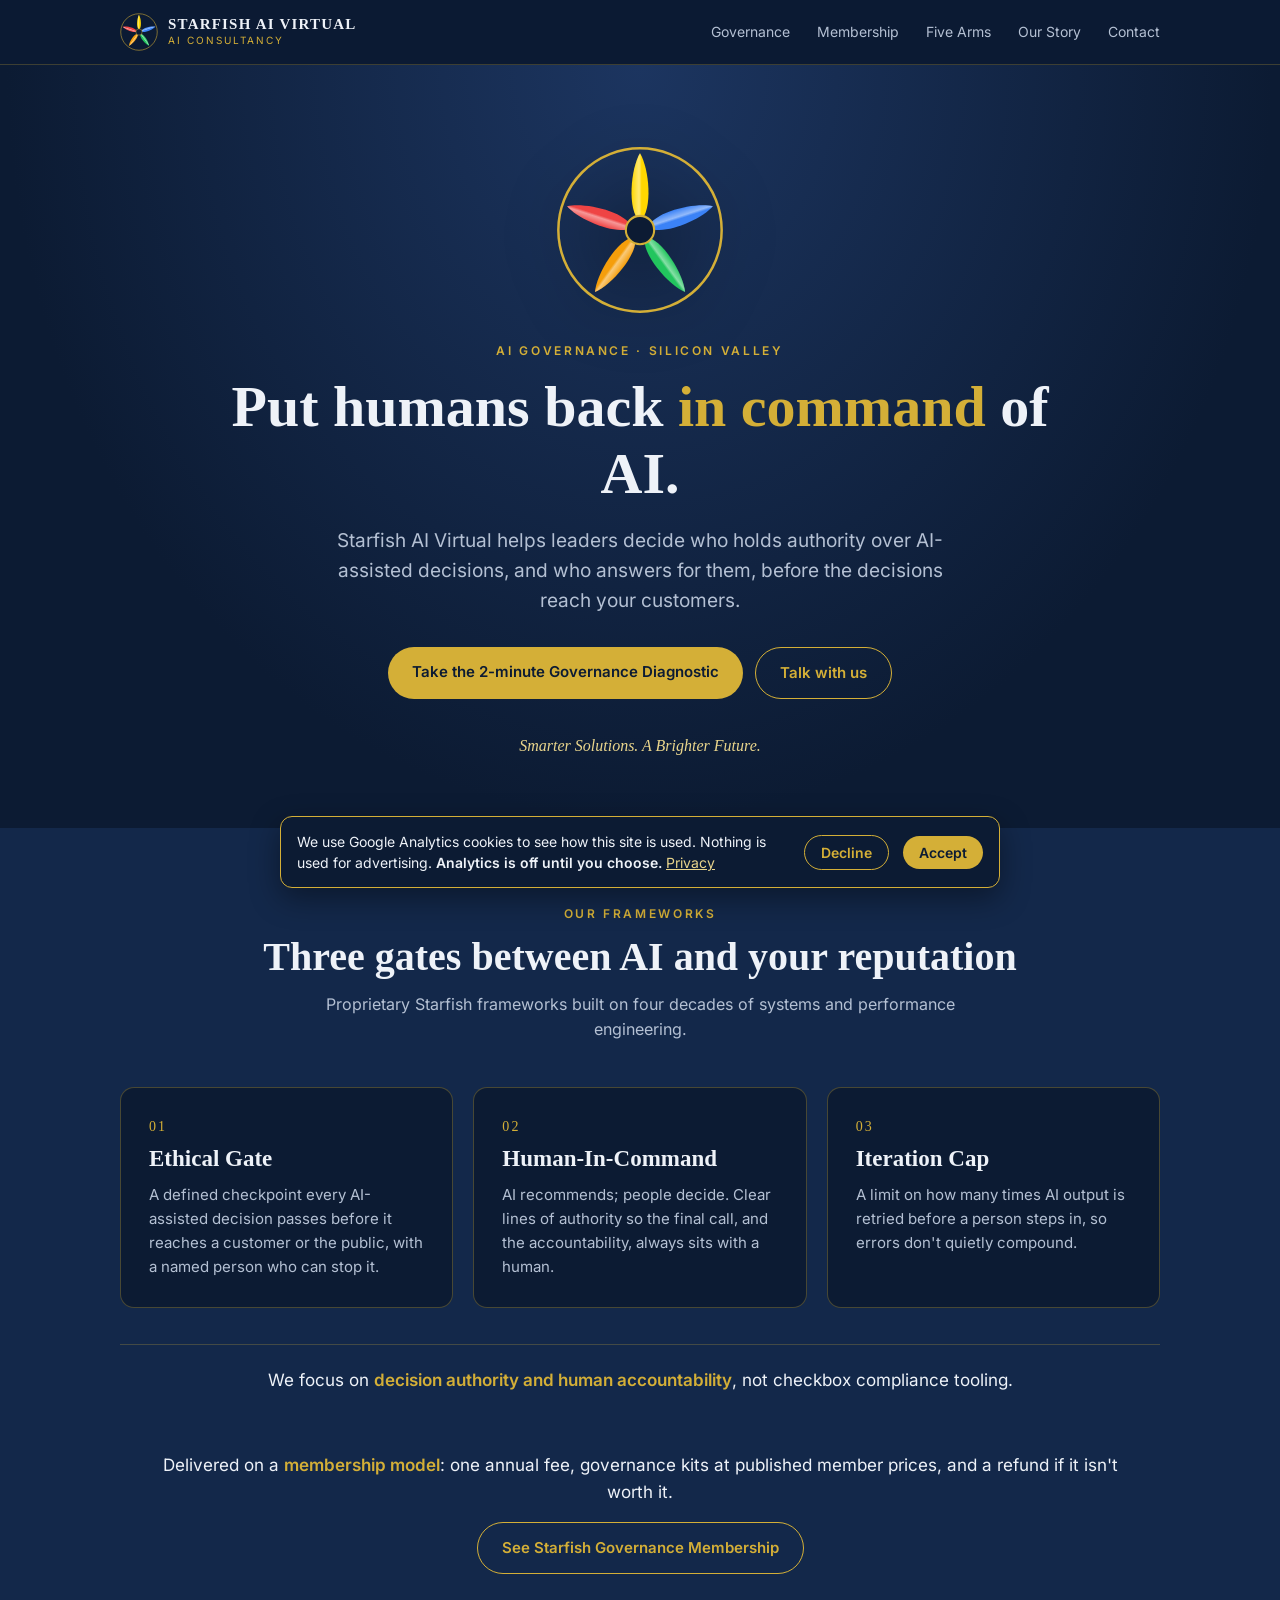
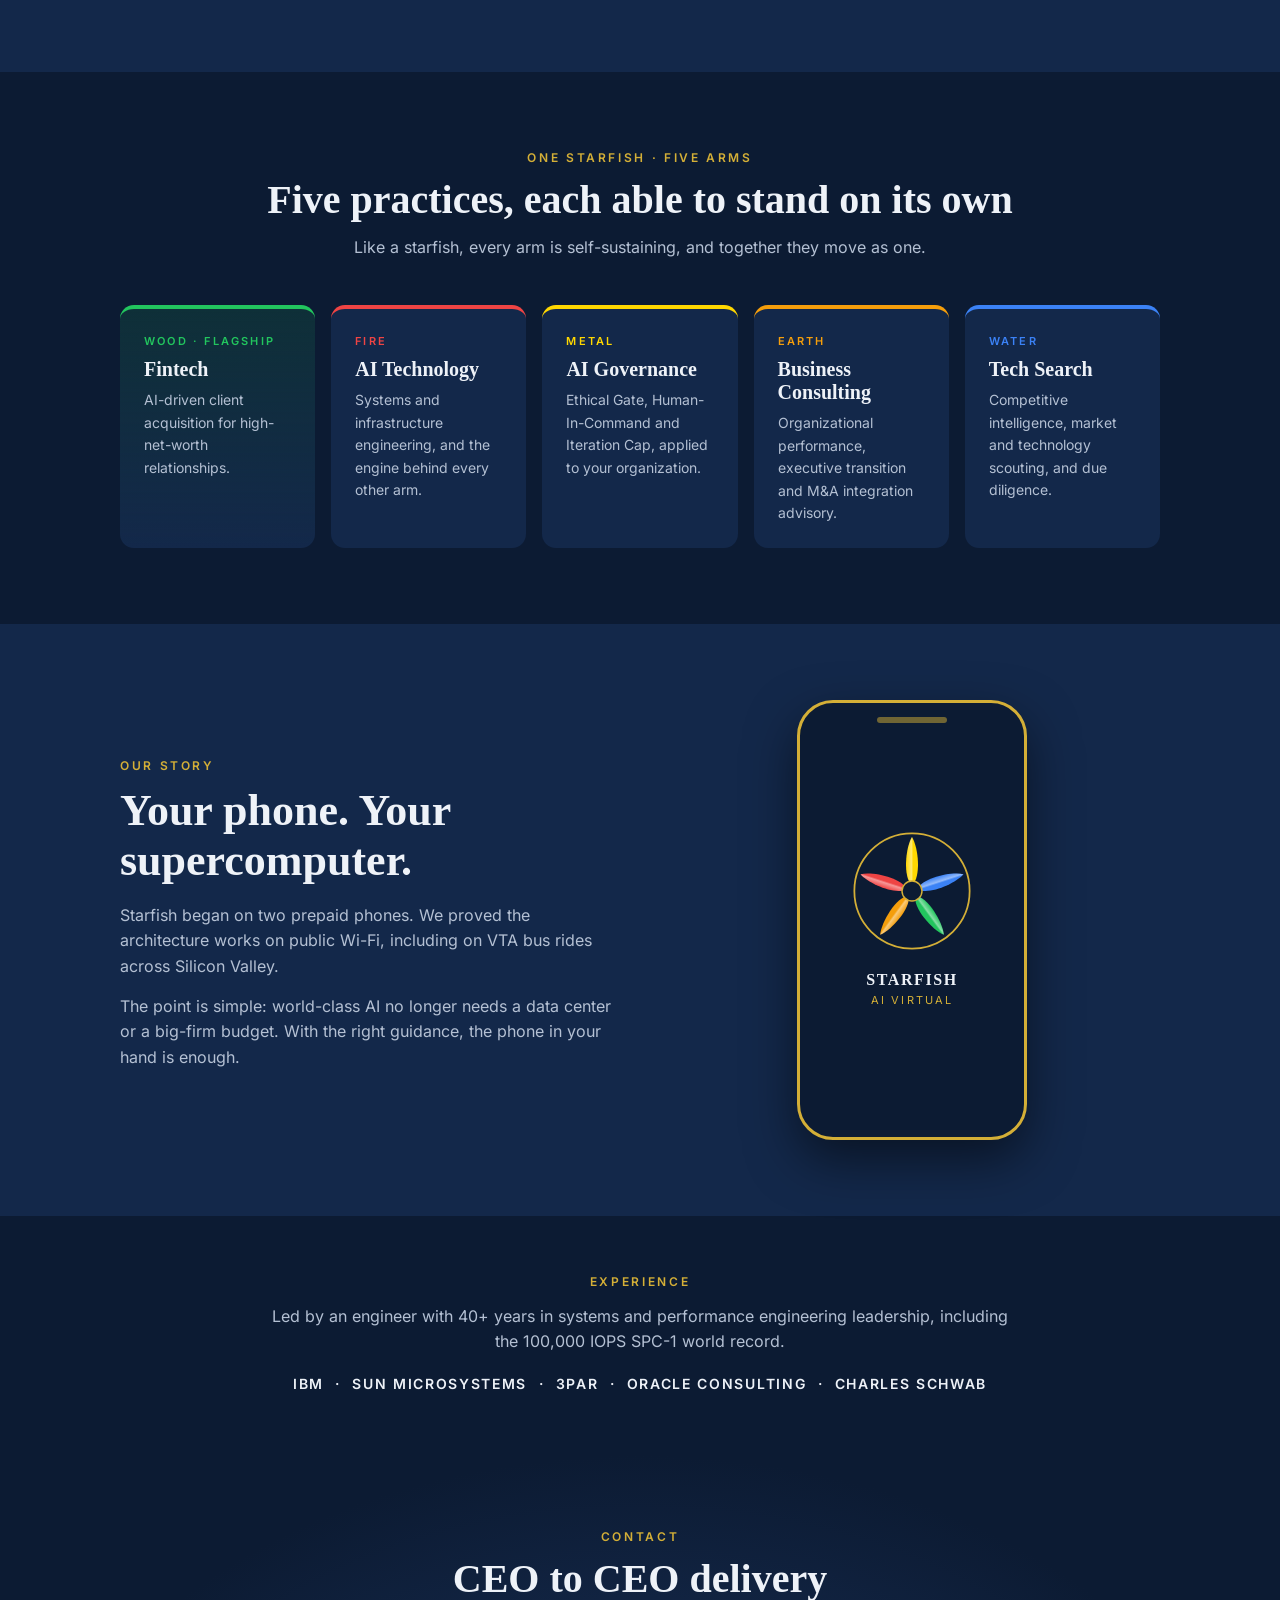
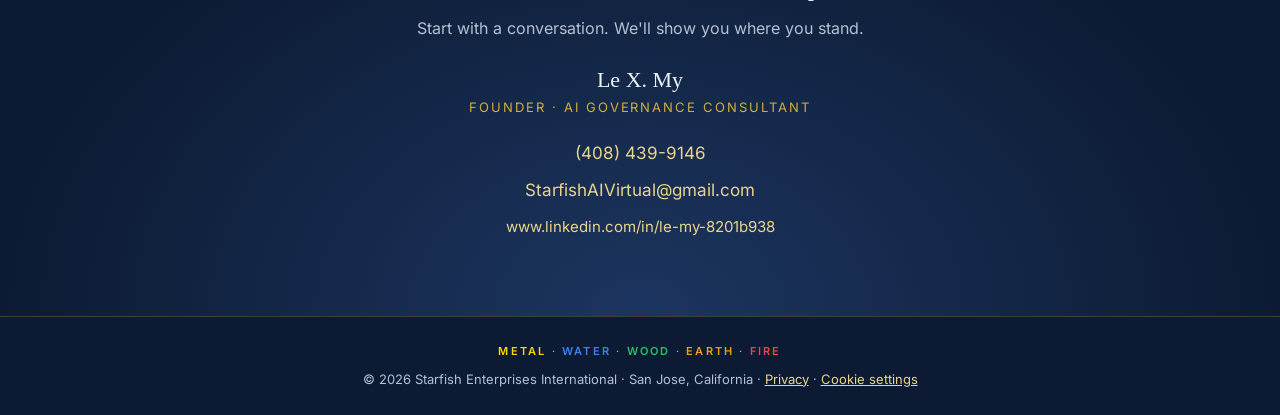
==== commit 23c5ea00: "Self-host fonts, add site check, refine consent and tracking - Fraunces and Inter served from fonts/" ====
--- a/index.html
+++ b/index.html
@@ -4,12 +4,10 @@
 <meta charset="utf-8">
 <meta name="viewport" content="width=device-width, initial-scale=1">
 <!-- Google Analytics with cookie choice: see analytics.js -->
-<script src="analytics.js"></script>
+<script src="analytics.js" defer></script>
 <title>Starfish AI Virtual</title>
 <meta name="description" content="Starfish AI Virtual — AI governance consultancy in Silicon Valley. Ethical Gate, Human-In-Command and Iteration Cap: frameworks that keep humans in command of AI decisions.">
-<link rel="preconnect" href="https://fonts.googleapis.com">
-<link rel="preconnect" href="https://fonts.gstatic.com" crossorigin>
-<link href="https://fonts.googleapis.com/css2?family=Fraunces:opsz,wght@9..144,500;9..144,700&family=Inter:wght@400;500;600&display=swap" rel="stylesheet">
+<link rel="stylesheet" href="fonts/fonts.css">
 <style>
 :root{
   --navy:#0C1B33; --navy2:#13284a; --navy3:#1c3560;
@@ -266,7 +264,7 @@
 <footer>
   <div class="wrap">
     <div class="els"><span style="color:var(--metal)">METAL</span> &middot; <span style="color:var(--water)">WATER</span> &middot; <span style="color:var(--wood)">WOOD</span> &middot; <span style="color:var(--earth)">EARTH</span> &middot; <span style="color:var(--fire)">FIRE</span></div>
-    &copy; <span id="y">2026</span> Starfish Enterprises International &middot; San Jose, California &middot; <a href="privacy.html">Privacy</a> &middot; <a href="#" data-cookie-settings>Cookie settings</a>
+    &copy; <span id="y">2026</span> Starfish Enterprises International &middot; San Jose, California &middot; <a href="privacy.html">Privacy</a><span data-cookie-settings-wrap hidden> &middot; <a href="#" data-cookie-settings>Cookie settings</a></span>
   </div>
 </footer>
 <script>try{document.getElementById('y').textContent=new Date().getFullYear()}catch(e){}</script>
--- a/fonts/fonts.css
+++ b/fonts/fonts.css
@@ -0,0 +1,9 @@
+/* Fraunces and Inter, hosted on this site (SIL Open Font License 1.1; see LICENSE-*.txt)
+   so no visitor data goes to a font service. Latin subset from @fontsource 5. */
+@font-face{font-family:Fraunces;font-style:normal;font-weight:400;font-display:swap;src:url(fraunces-latin-400-normal.woff2) format('woff2')}
+@font-face{font-family:Fraunces;font-style:normal;font-weight:500;font-display:swap;src:url(fraunces-latin-500-normal.woff2) format('woff2')}
+@font-face{font-family:Fraunces;font-style:normal;font-weight:600;font-display:swap;src:url(fraunces-latin-600-normal.woff2) format('woff2')}
+@font-face{font-family:Fraunces;font-style:normal;font-weight:700;font-display:swap;src:url(fraunces-latin-700-normal.woff2) format('woff2')}
+@font-face{font-family:Inter;font-style:normal;font-weight:400;font-display:swap;src:url(inter-latin-400-normal.woff2) format('woff2')}
+@font-face{font-family:Inter;font-style:normal;font-weight:500;font-display:swap;src:url(inter-latin-500-normal.woff2) format('woff2')}
+@font-face{font-family:Inter;font-style:normal;font-weight:600;font-display:swap;src:url(inter-latin-600-normal.woff2) format('woff2')}
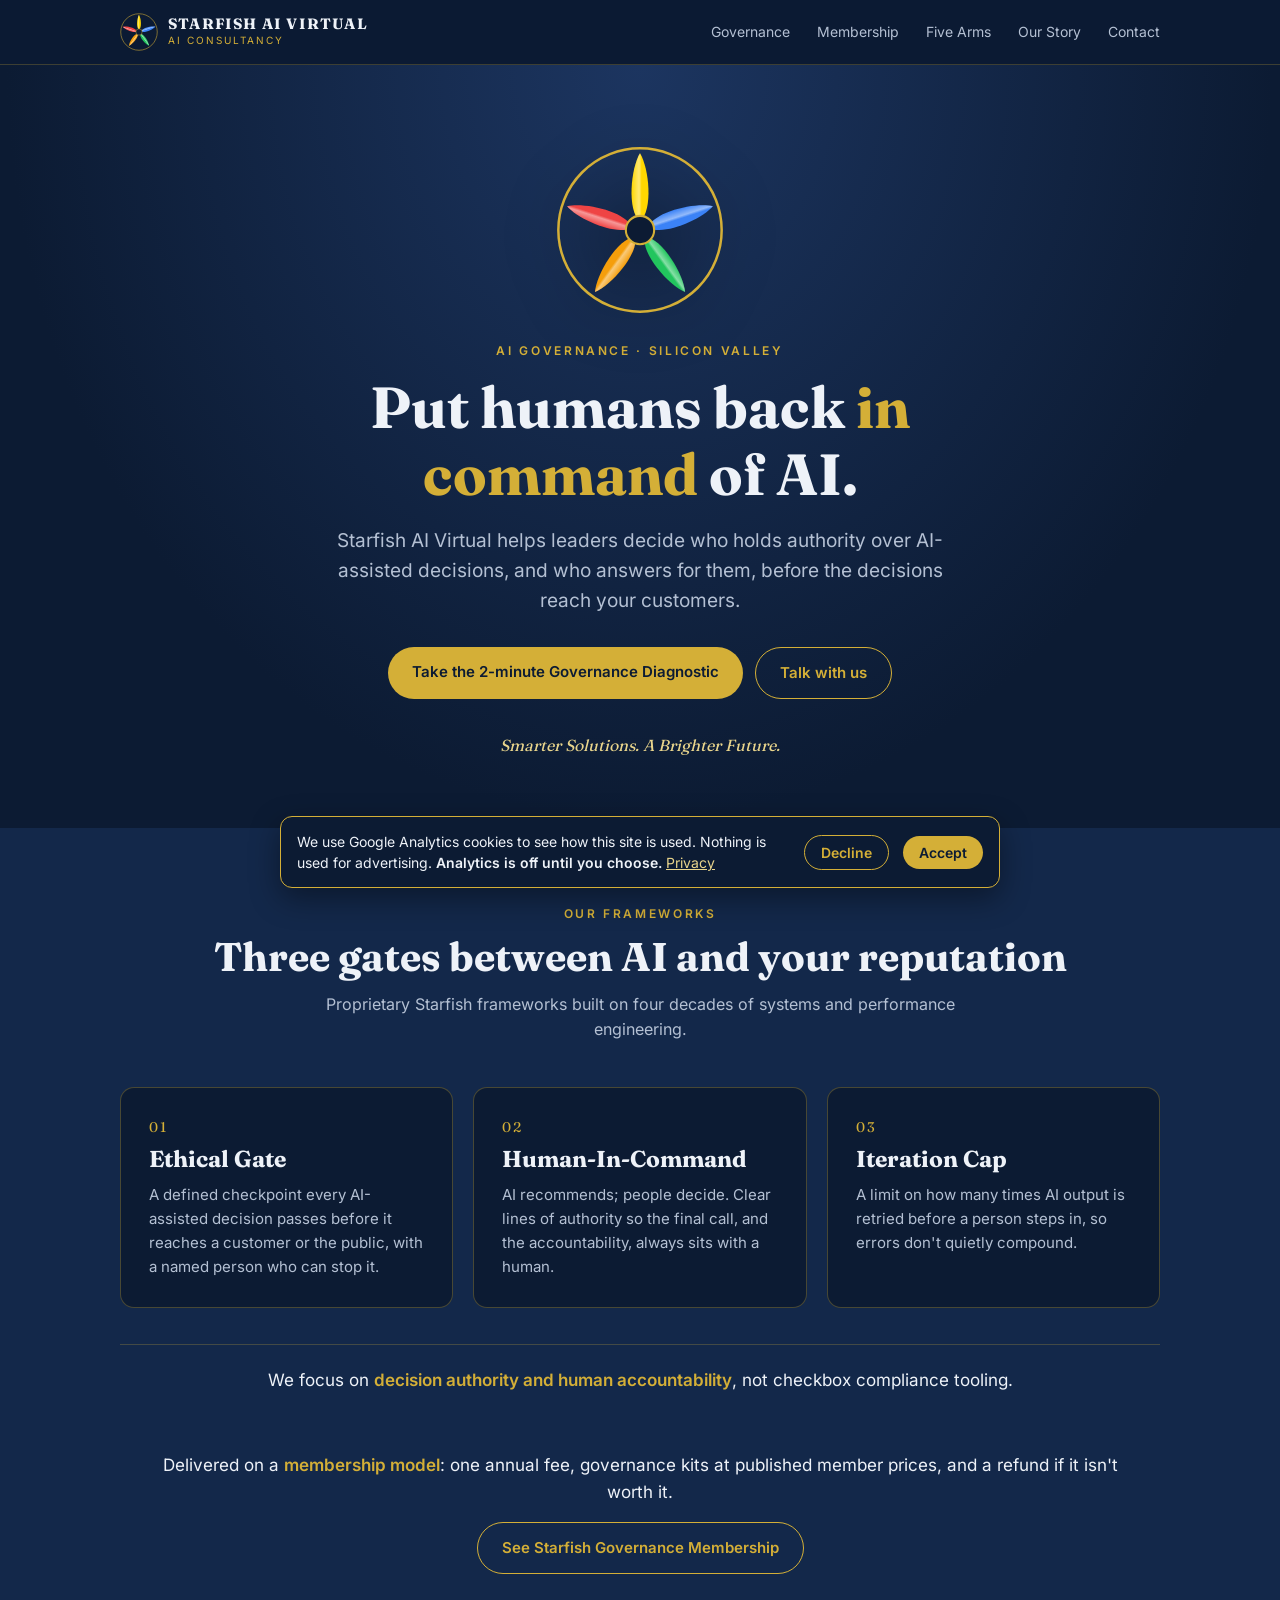
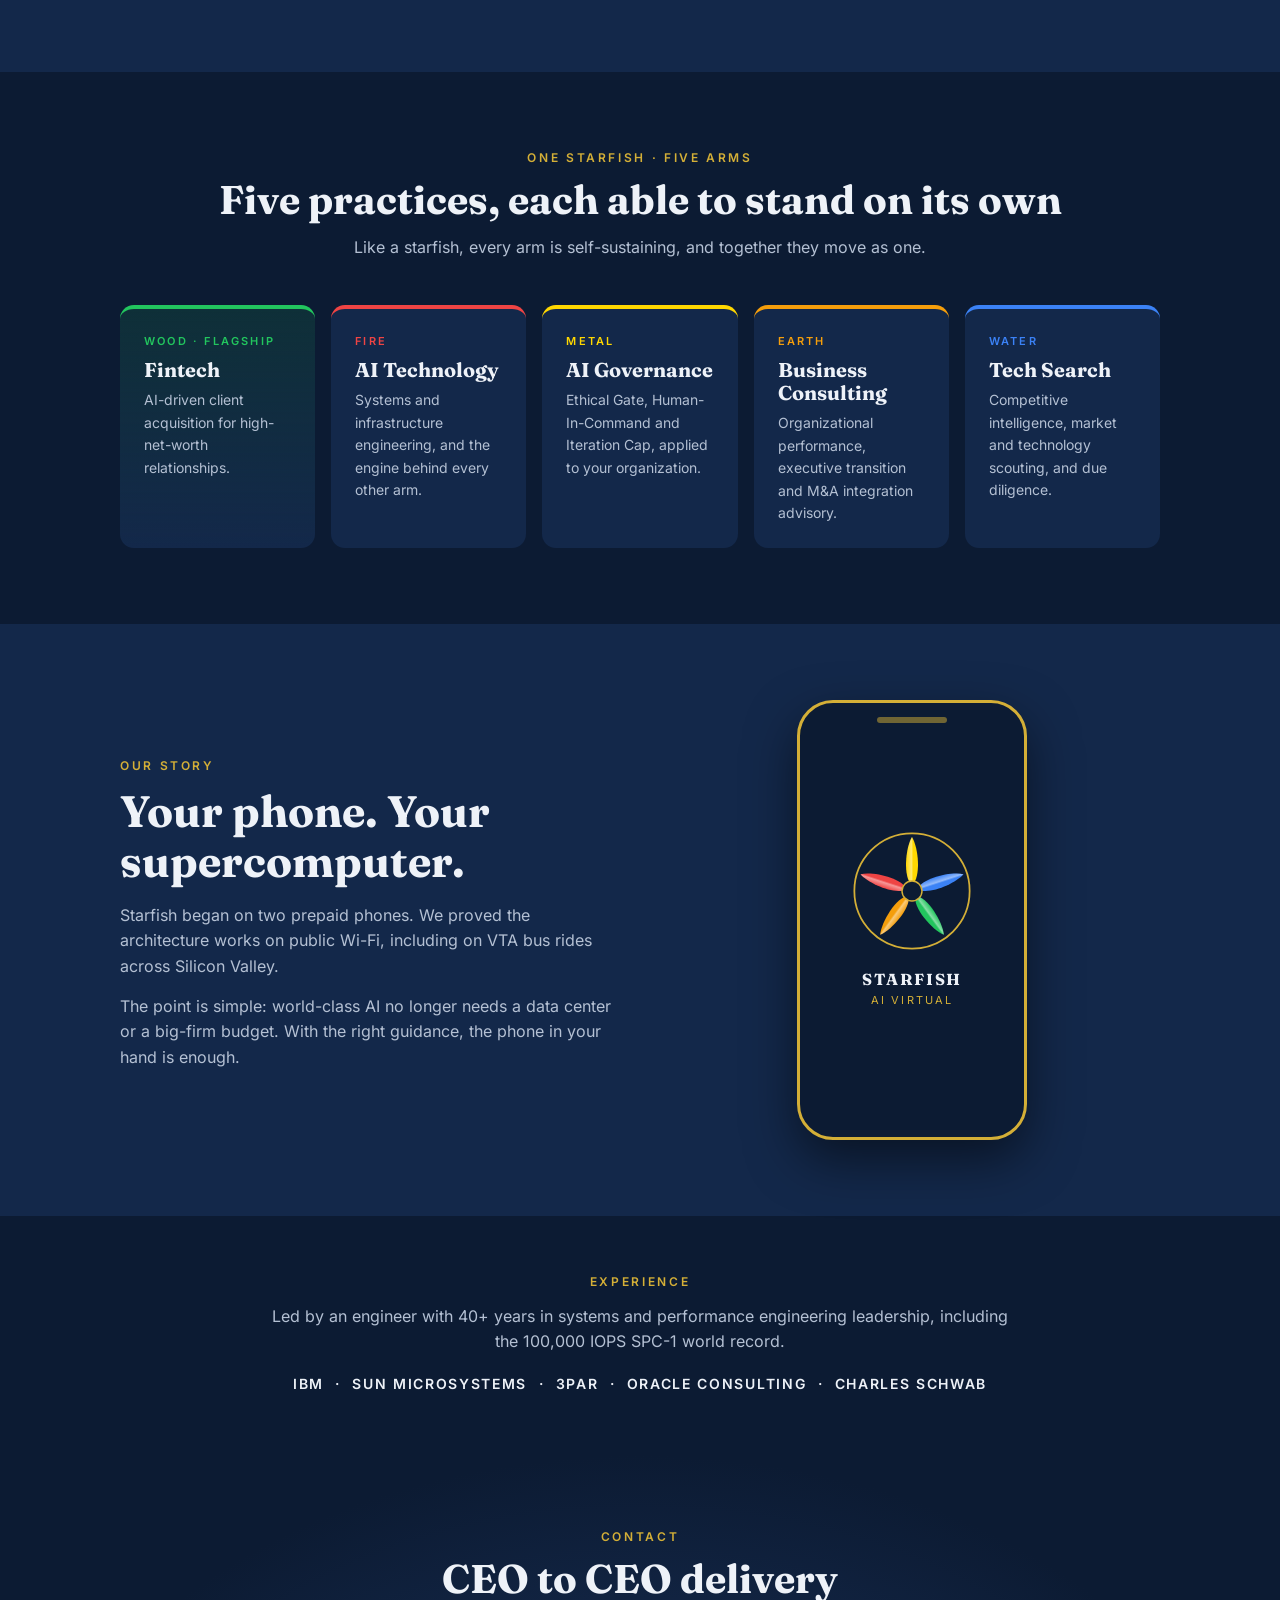
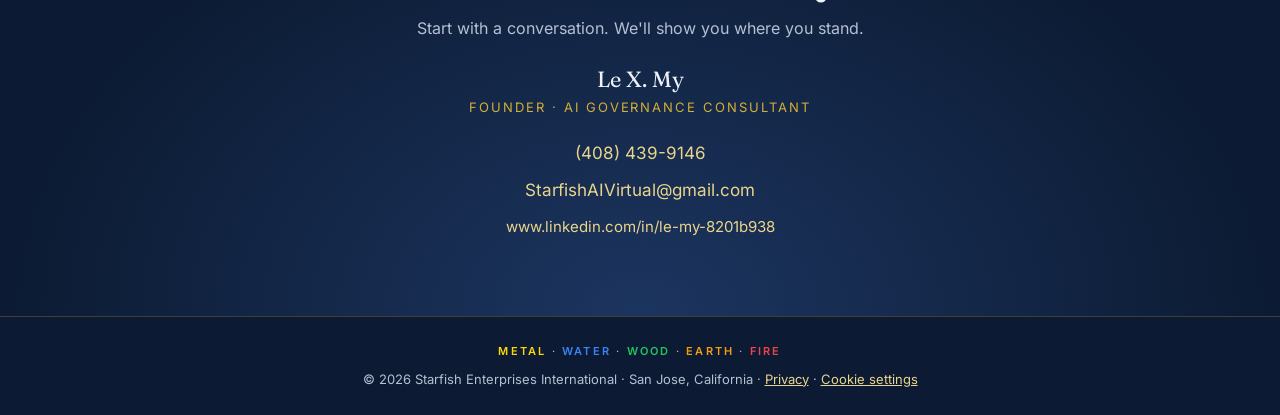
==== commit eafc842f: "Wait for Google's script before counting events; variable Fraunces; stronger site check - starfishTr" ====
--- a/index.html
+++ b/index.html
@@ -7,6 +7,8 @@
 <script src="analytics.js" defer></script>
 <title>Starfish AI Virtual</title>
 <meta name="description" content="Starfish AI Virtual — AI governance consultancy in Silicon Valley. Ethical Gate, Human-In-Command and Iteration Cap: frameworks that keep humans in command of AI decisions.">
+<link rel="preload" href="fonts/fraunces-latin-opsz-normal.woff2" as="font" type="font/woff2" crossorigin>
+<link rel="preload" href="fonts/inter-latin-400-normal.woff2" as="font" type="font/woff2" crossorigin>
 <link rel="stylesheet" href="fonts/fonts.css">
 <style>
 :root{
--- a/fonts/fonts.css
+++ b/fonts/fonts.css
@@ -1,9 +1,8 @@
 /* Fraunces and Inter, hosted on this site (SIL Open Font License 1.1; see LICENSE-*.txt)
-   so no visitor data goes to a font service. Latin subset from @fontsource 5. */
-@font-face{font-family:Fraunces;font-style:normal;font-weight:400;font-display:swap;src:url(fraunces-latin-400-normal.woff2) format('woff2')}
-@font-face{font-family:Fraunces;font-style:normal;font-weight:500;font-display:swap;src:url(fraunces-latin-500-normal.woff2) format('woff2')}
-@font-face{font-family:Fraunces;font-style:normal;font-weight:600;font-display:swap;src:url(fraunces-latin-600-normal.woff2) format('woff2')}
-@font-face{font-family:Fraunces;font-style:normal;font-weight:700;font-display:swap;src:url(fraunces-latin-700-normal.woff2) format('woff2')}
+   so no visitor data goes to a font service. Latin subset from @fontsource 5.
+   Fraunces is the variable font with weight and optical-size axes, so large headings get
+   the display optical size automatically, as with the Google Fonts version used before. */
+@font-face{font-family:Fraunces;font-style:normal;font-weight:100 900;font-display:swap;src:url(fraunces-latin-opsz-normal.woff2) format('woff2-variations'),url(fraunces-latin-opsz-normal.woff2) format('woff2')}
 @font-face{font-family:Inter;font-style:normal;font-weight:400;font-display:swap;src:url(inter-latin-400-normal.woff2) format('woff2')}
 @font-face{font-family:Inter;font-style:normal;font-weight:500;font-display:swap;src:url(inter-latin-500-normal.woff2) format('woff2')}
 @font-face{font-family:Inter;font-style:normal;font-weight:600;font-display:swap;src:url(inter-latin-600-normal.woff2) format('woff2')}
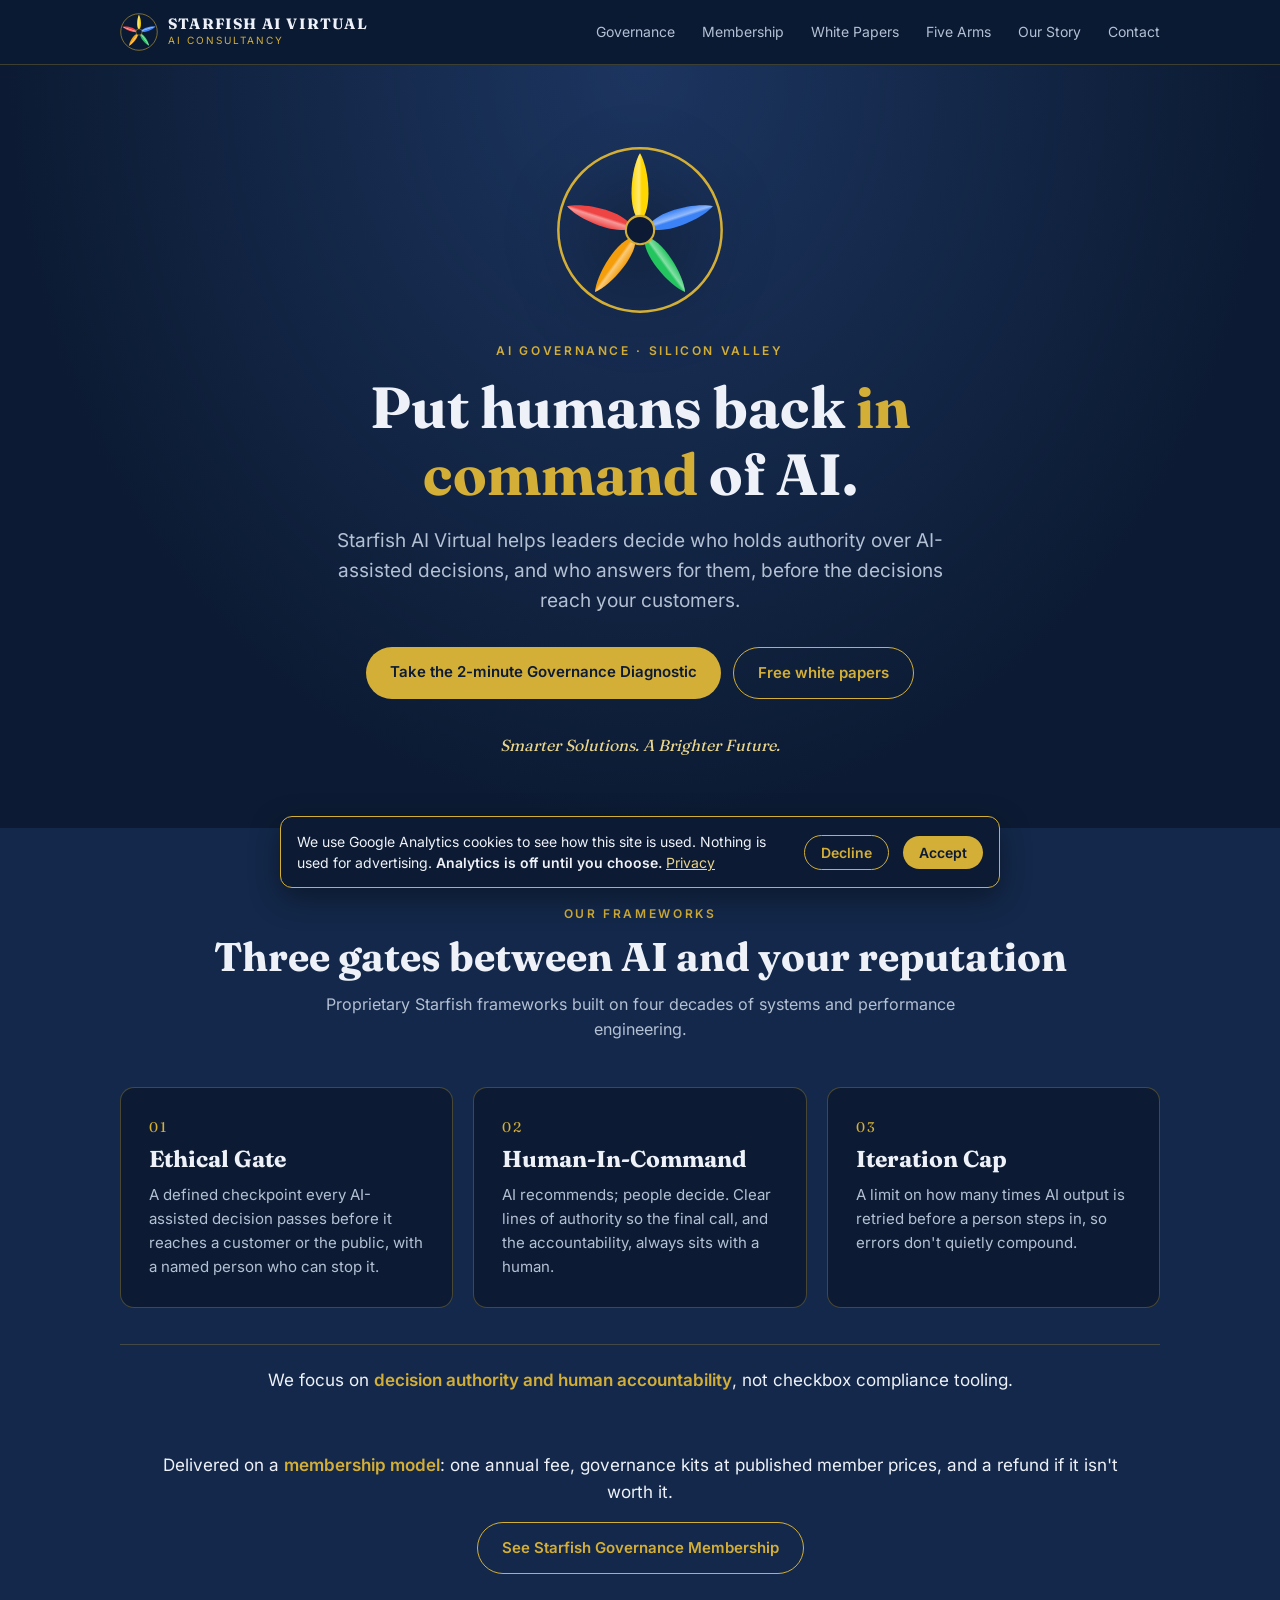
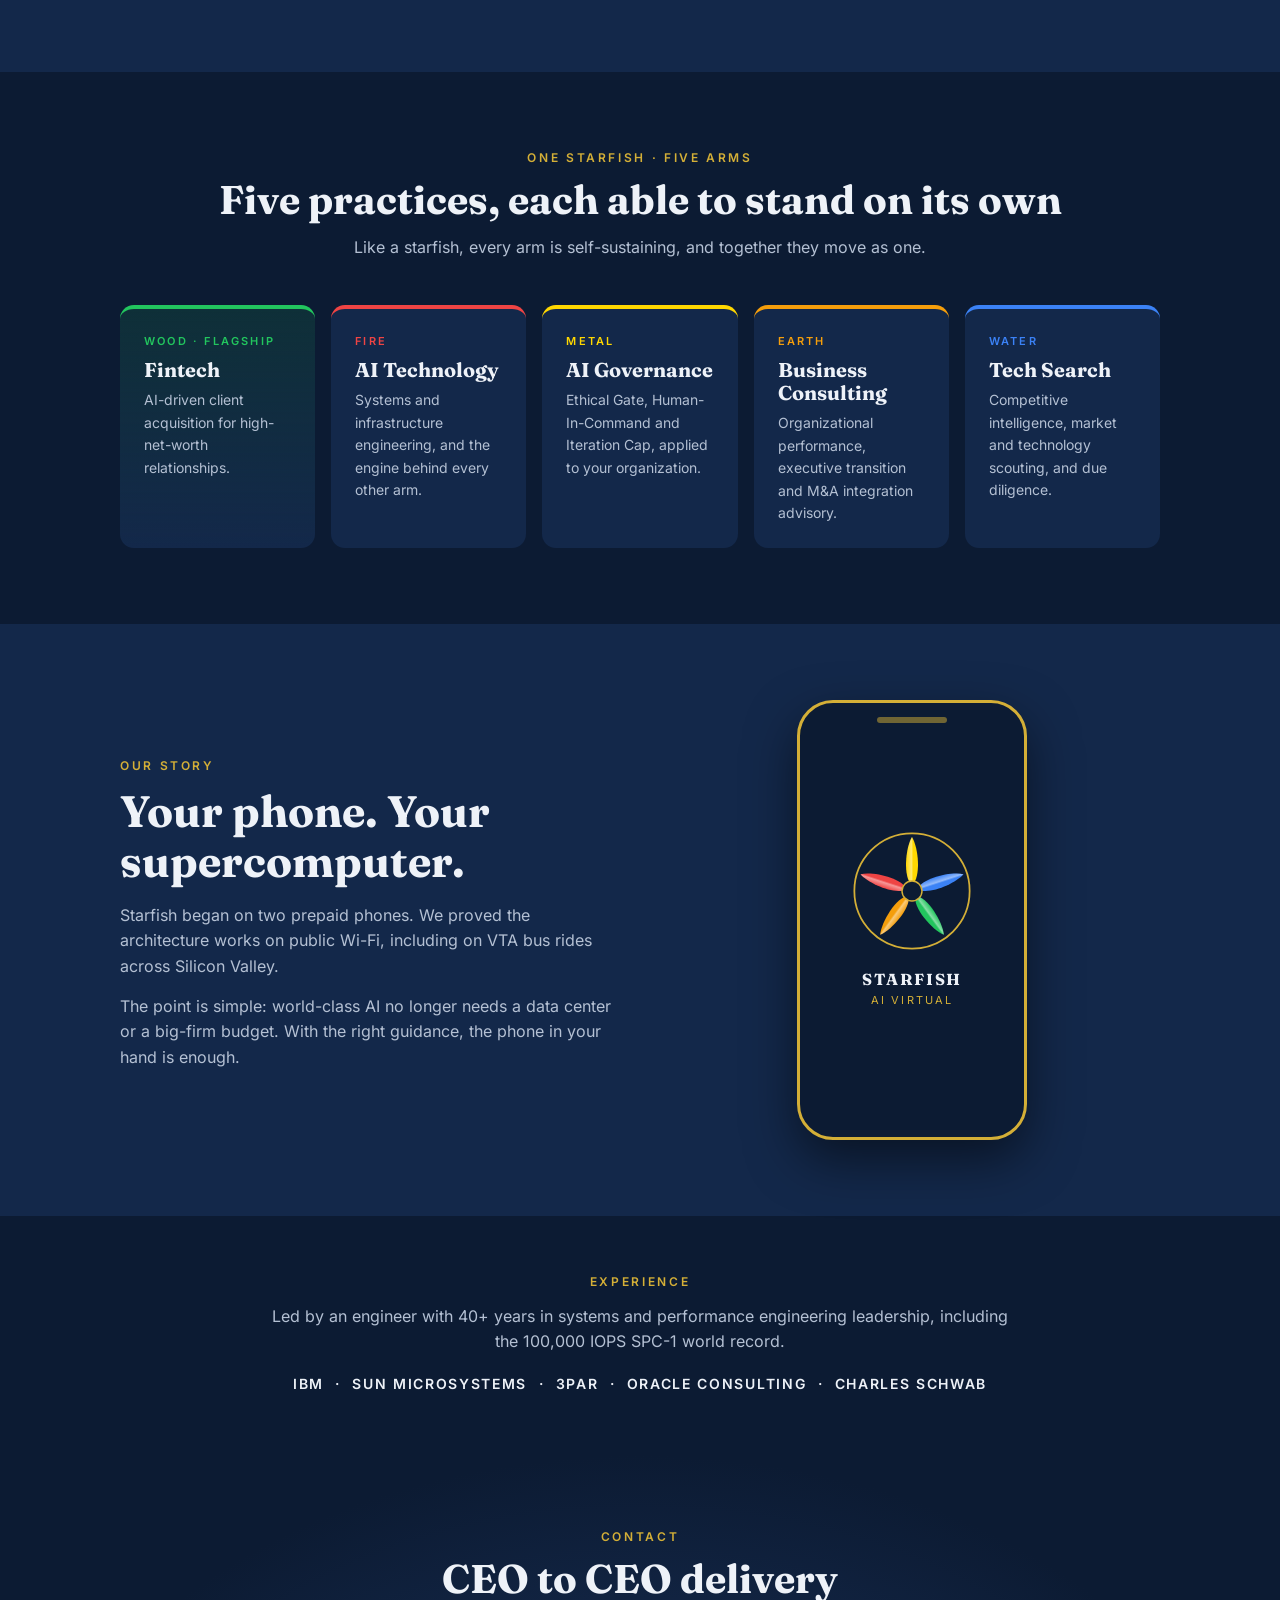
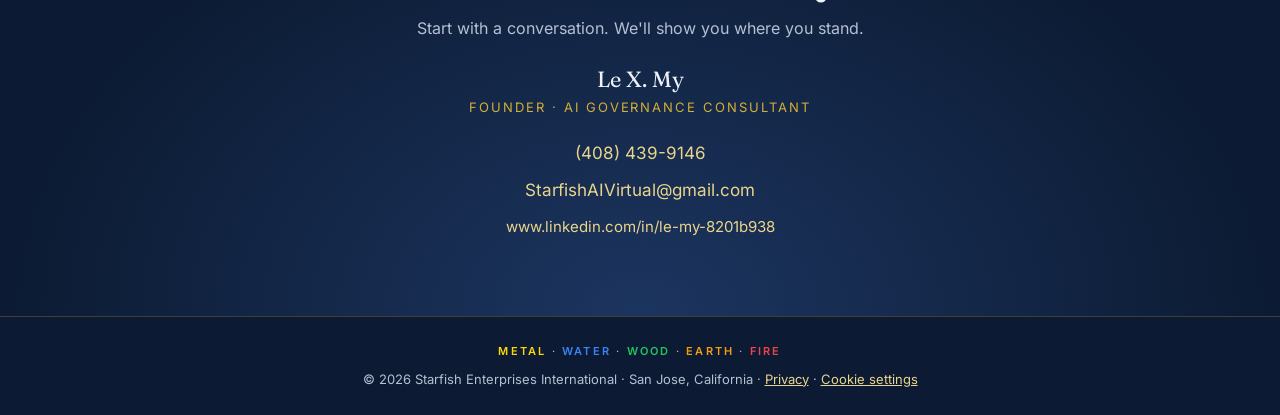
==== commit 0e2fdc6a: "Add free white papers page with pricing teaser New whitepapers.html: the three Starfish white papers" ====
--- a/index.html
+++ b/index.html
@@ -133,6 +133,7 @@
     <nav>
       <a href="#governance">Governance</a>
       <a href="governance-membership.html">Membership</a>
+      <a href="whitepapers.html">White Papers</a>
       <a href="#arms">Five Arms</a>
       <a href="#phone">Our Story</a>
       <a href="#contact">Contact</a>
@@ -150,7 +151,7 @@
     <p class="lead">Starfish AI Virtual helps leaders decide who holds authority over AI-assisted decisions, and who answers for them, before the decisions reach your customers.</p>
     <div class="btns">
       <a class="btn primary" data-track="diagnostic_start_click" data-label="home_hero" href="Starfish_Governance_Diagnostic.html">Take the 2-minute Governance Diagnostic</a>
-      <a class="btn ghost" href="#contact">Talk with us</a>
+      <a class="btn ghost" data-track="whitepapers_page_click" data-label="home_hero" href="whitepapers.html">Free white papers</a>
     </div>
     <p class="tag">Smarter Solutions. A Brighter Future.</p>
   </div>
